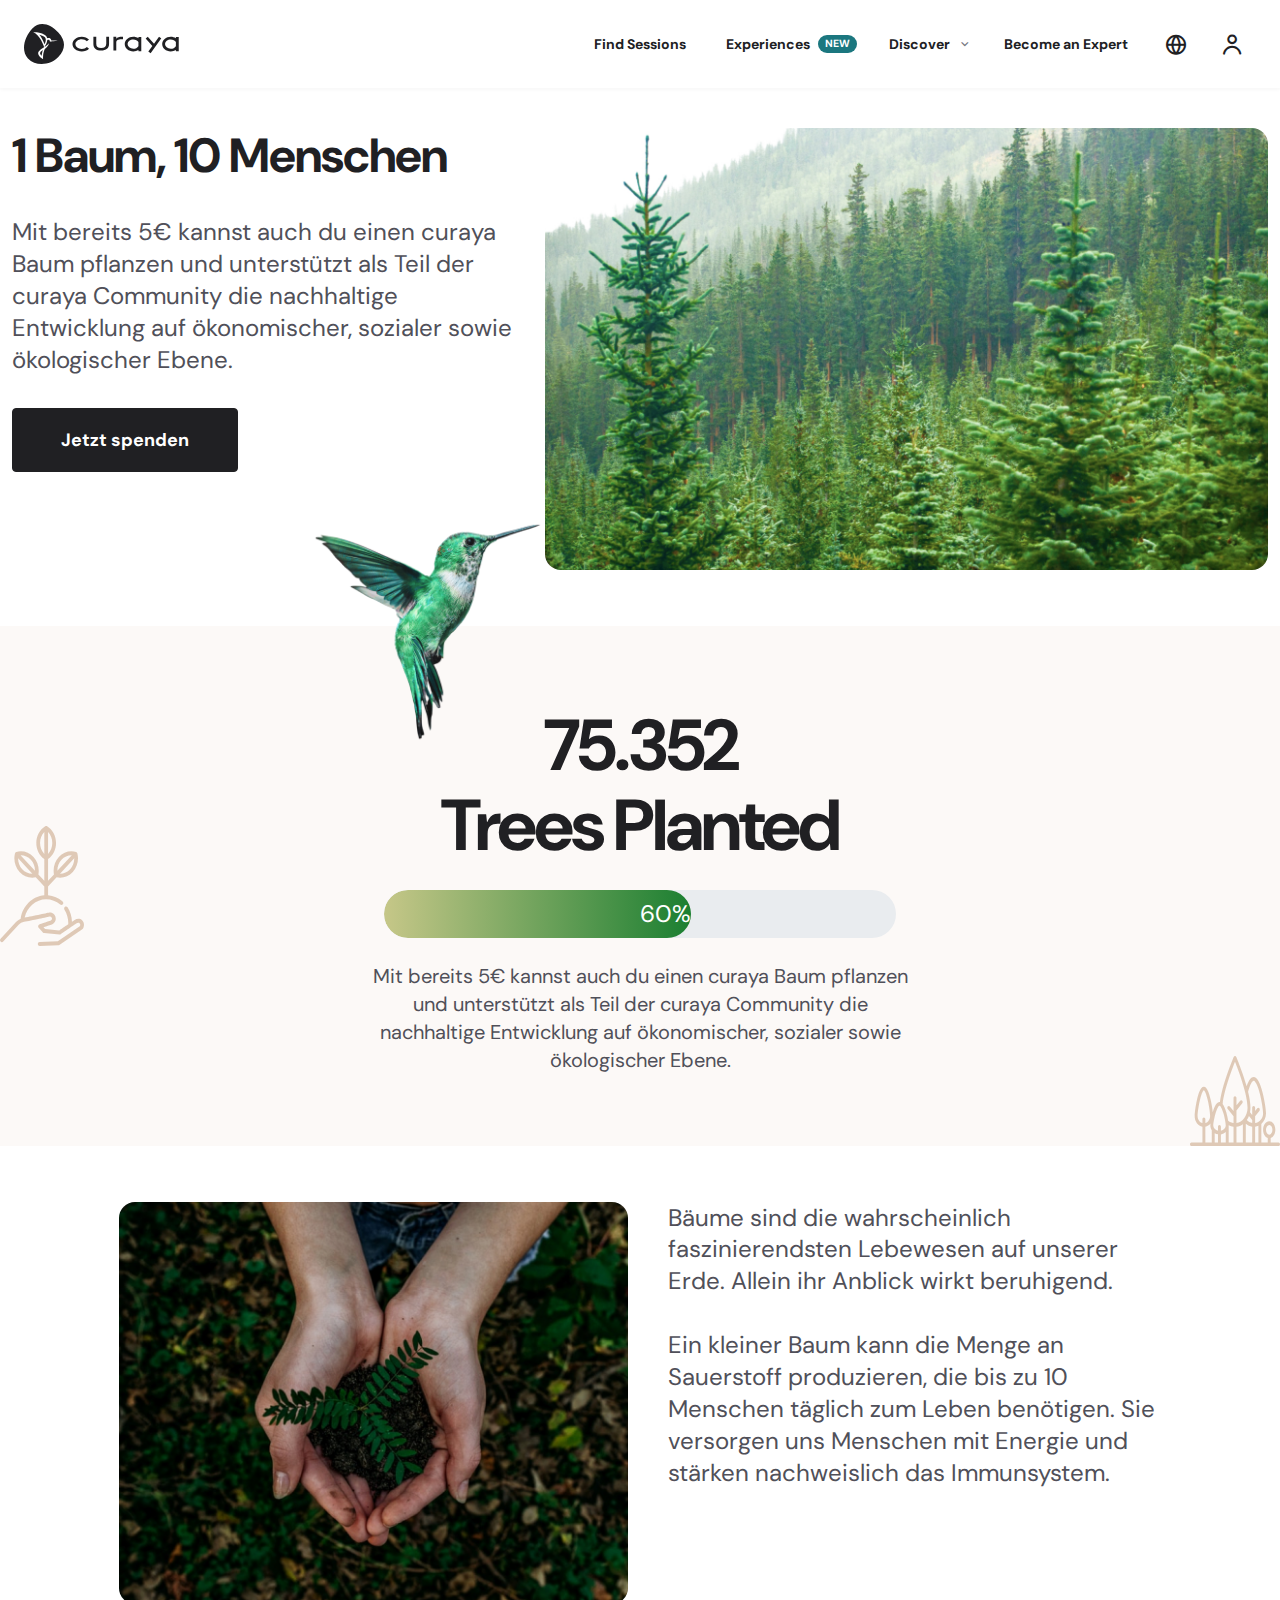
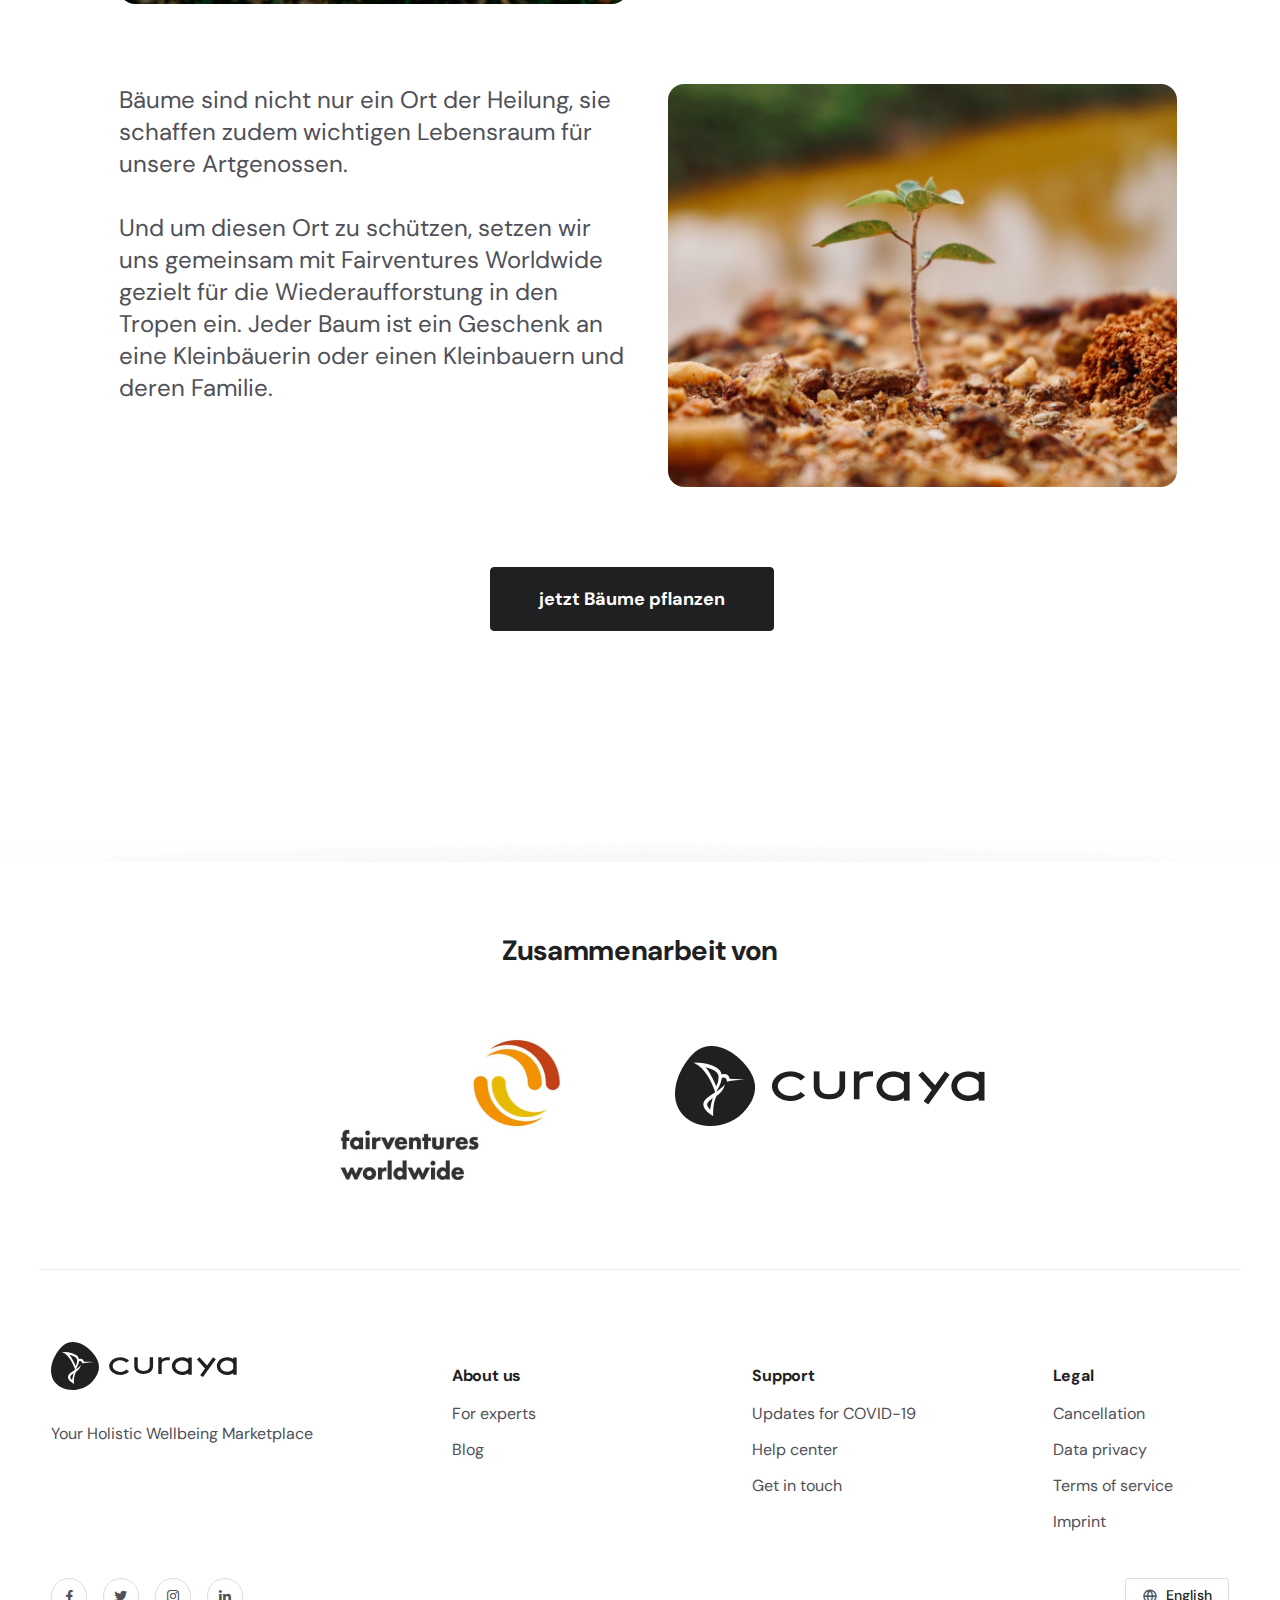
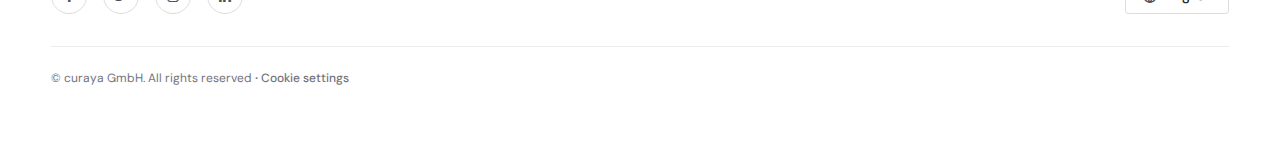
==== index.html @ d0028bb6 "some naming corrected" ====
<!DOCTYPE html>
<!-- saved from url=(0021)https://mycuraya.com/ -->
<html translate="no" language="de">

<head>
  <meta http-equiv="Content-Type" content="text/html; charset=UTF-8">
  <meta name="viewport" content="width=device-width,initial-scale=1">
  <meta name="google" content="notranslate">
  <meta http-equiv="Pragma" content="no-cache">
  <meta http-equiv="Cache-Control" content="no-cache, no-store, must-revalidate">
  <meta http-equiv="Expires" content="0">
  <title>Curaya</title>

  <link href="./curaya_files/main.css" rel="stylesheet">
  <link rel="stylesheet" type="text/css" href="./curaya_files/4569.css">
  <link rel="stylesheet" type="text/css" href="./curaya_files/6224.css">
  <link rel="stylesheet" type="text/css" href="./curaya_files/2217.css">
  <link rel="stylesheet" type="text/css" href="./curaya_files/871.css">

  <!-- Begin: Custom CSS-->
  <link rel="stylesheet" type="text/css" href="./styles/donation.css">
  <!-- End: Custom CSS-->

  <!-- <script defer="defer" src="./curaya_files/main.bundle.44432a97b5168b539e73.js" type="text/javascript"></script> -->
  <!-- <script async="" src="./curaya_files/modules.842d4c8f486a0abe4e43.js" charset="utf-8"></script> -->
</head>
<body cz-shortcut-listen="true" class="body-homepage"><noscript><iframe src="https://www.googletagmanager.com/ns.html?id=GTM-KDRRPXH" height="0" width="0" style="display:none;visibility:hidden"></iframe></noscript>
  <div id="root">
    <header class="cu-header">
      <div class="cu-header-container"><span class="cu-logo-container"><a class="logo" href="https://mycuraya.com/"><img src="./curaya_files/logo.svg" alt="Curaya" class="logo-desktop"><img src="./curaya_files/icon.svg" alt="Curaya" class="logo-mobile"></a></span><span class="cu-nav-container"><button type="button" class="cu-collapse-button"></button>
          <nav class="cu-navbar">
            <ul class="cu-navbar-nav">
              <li class="cu-nav-item cu-nav-item-become-menu"><a class="cu-nav-link cu-nav-link-become-menu" aria-current="page" href="https://mycuraya.com/browse"><span>Find Sessions</span></a></li>
              <li class="cu-nav-item cu-nav-item-experiences-menu"><a class="cu-nav-link cu-nav-link-experiences-menu" aria-current="page" href="https://mycuraya.com/experiences"><span>Experiences</span><em class="badge">New</em></a></li>
              <li class="cu-nav-item dropdown cu-nav-item-discover-menu"><a href="https://mycuraya.com/" id="discoverMenu" class="cu-nav-link cu-nav-link-discover-menu" role="button" data-toggle="dropdown" aria-expanded="false"><span>Discover</span><i class="icon-chevron-down"></i></a>
                <ul aria-labelledby="discoverMenu" class="dropdown-menu box-dropdown dropdown-menu-end dropdown-menu-discover-menu">
                  <li><a class="dropdown-item" title="Keep me updated" href="https://mycuraya.com/keepmeupdated">
                      <div><span>Keep me updated</span></div>
                    </a></li>
                  <li><a class="dropdown-item" title="For experts" href="https://mycuraya.com/for-experts">
                      <div><span>For experts</span></div>
                    </a></li>
                  <li><a class="dropdown-item" href="https://blog.mycuraya.com/" target="_blank" title="Blog">
                      <div><span>Blog</span></div>
                    </a></li>
                  <li><a class="dropdown-item" href="https://help.mycuraya.com/" target="_blank" title="Help center">
                      <div><span>Help center</span></div>
                    </a></li>
                </ul>
              </li>
              <li class="cu-nav-item cu-nav-item-become-menu"><a class="cu-nav-link cu-nav-link-become-menu" aria-current="page" href="https://mycuraya.com/for-experts"><span>Become an Expert</span></a></li>
              <li class="cu-nav-item dropdown cu-nav-item-language-menu"><a href="https://mycuraya.com/" id="languageMenu" class="cu-nav-link cu-nav-link-language-menu" role="button" data-toggle="dropdown" aria-expanded="false"><i class="icon-globe"></i></a>
                <ul aria-labelledby="languageMenu" class="dropdown-menu box-dropdown dropdown-menu-end dropdown-menu-language-menu">
                  <li><a class="dropdown-item" title="Deutsch" href="https://mycuraya.com/">
                      <div><span>Deutsch</span></div>
                    </a></li>
                  <li><a class="dropdown-item active" title="English" href="https://mycuraya.com/">
                      <div><span>English</span></div>
                    </a></li>
                </ul>
              </li>
              <li class="cu-nav-item dropdown cu-nav-item-avatar-menu"><a href="https://mycuraya.com/" id="avatarMenu" class="cu-nav-link cu-nav-link-avatar-menu" role="button" data-toggle="dropdown" aria-expanded="false"><i class="icon-user-alt"></i></a>
                <ul aria-labelledby="avatarMenu" class="dropdown-menu box-dropdown dropdown-menu-end dropdown-menu-avatar-menu">
                  <li><a class="dropdown-item fw-bold text-dark" title="Log in" href="https://mycuraya.com/login">
                      <div><span>Log in</span></div>
                    </a></li>
                  <li><a class="dropdown-item fw-bold text-dark" title="Sign up" href="https://mycuraya.com/register">
                      <div><span>Sign up</span></div>
                    </a></li>
                  <li>
                    <hr class="dropdown-divider">
                  </li>
                  <li><a class="dropdown-item" href="https://help.mycuraya.com/" title="Help">
                      <div><span>Help</span></div>
                    </a></li>
                </ul>
              </li>
            </ul>
          </nav>
        </span>
        <div class="modal-backdrop"></div>
      </div>
    </header>
    <main class="main">

      <!-- BEGIN: MAIN CONTENT -->
      <main class="donation-content">

        <section class="section-hero">
          <div class="container container-xxl ">
            <div class="row">
              <div class=" col-xl-5 col-lg-6 section-hero-content col-sm-7">
                <h1 class="display-3">1 Baum, 10 Menschen</h1>
                <p class="text-xl">Mit bereits 5€ kannst auch du einen curaya Baum pflanzen und unterstützt als Teil der
                  curaya Community die nachhaltige Entwicklung auf ökonomischer, sozialer sowie ökologischer Ebene.</p>
                <span><a href="#" class="btn btn-dark btn-xl btn-hover-y">Jetzt spenden</a></span>
                </div>
              <div class="col-xl-7 col-lg-6 col-sm-7 hero-image-container">             
                <figure>
                  <img class="d-none d-lg-block" src="./images/donation_hero_image.jpg" srcset="./images/donation_hero_image@2x.jpg" alt="pine forest" 
                  style="max-width: 100%;border-radius:1rem;">
                
                  <img src="./images/humming_bird.png" srcset="./images/humming_bird@2x.png" alt="bird">
                </figure>                
              </div>
            </div>
          </div>
        </section>
        <section class="section-progress">
          <div class="container container-xxl">
            <div class="section-progress-content">
              <h3 class="display-1">75.352<br>
                Trees Planted</h3>
              <div class="progress">
                <div class="progress-bar" role="progressbar" style="width: 60%" aria-valuenow="60" aria-valuemin="0"
                  aria-valuemax="100">
                  <div class="progress-percantage text-xl col-lg-12">60%</div>
                </div>
              </div>
              <div>
                <p class="text-lg">Mit bereits 5€ kannst auch du einen curaya Baum pflanzen und unterstützt als Teil der
                  curaya Community die nachhaltige Entwicklung auf ökonomischer, sozialer sowie ökologischer Ebene.</p>
              </div>      
            </div>
            <span class="position-absolute top-50 start-0 translate-middle-y d-none d-md-block">
              <img src="./images//decor-1.svg" alt="treelet">
            </span>
            <span class="position-absolute bottom-0 end-0">
              <img src="./images//decor-2.svg" alt="small forest">
            </span>
          </div>
        </section>
        <section class="section-content">
          <div class="container container-xxl">
            <div class="row">
              <div class="offset-lg-1 col-lg-5 col-sm-6 section-content-image">
                <img src="./images/donation_content_1.jpg" srcset="./images/donation_content_1@2x.jpg" alt="treelet">
              </div>
              <div class="col-lg-5 col-sm-5 section-content-definion veritical-align-center">
                <p class="text-xl ">Bäume sind die wahrscheinlich faszinierendsten Lebewesen auf unserer Erde.
                  Allein ihr Anblick wirkt beruhigend.<br><br>Ein kleiner Baum kann die Menge an Sauerstoff produzieren, die
                  bis zu 10 Menschen
                  täglich zum Leben benötigen. Sie versorgen uns Menschen mit Energie und stärken nachweislich das
                  Immunsystem.
                </p>
              </div>
            </div>
            <div class="row">
              <div class="offset-lg-1 col-lg-5 col-sm-5 section-content-definion">
                <p class="text-xl">Bäume sind nicht nur ein Ort der Heilung, sie schaffen zudem wichtigen Lebensraum für
                  unsere
                  Artgenossen.<br><br>Und um diesen Ort zu schützen, setzen wir uns gemeinsam mit Fairventures Worldwide
                  gezielt für
                  die Wiederaufforstung in den Tropen ein.
                  Jeder Baum ist ein Geschenk an eine Kleinbäuerin oder einen Kleinbauern und deren Familie.
                </p>
              </div>
              <div class="col-lg-5 col-sm-6 section-content-image">
                <img src="./images/donation_content_2.jpg" srcset="./images/donation_content_2@2x.jpg" alt="treelet">
              </div>
            </div>
            <div class="row">
              <div class="col">
                <a href="#" class="btn btn-dark btn-xl btn-hover-y">jetzt Bäume pflanzen</a>
              </div>
            </div>
          </div>
        </section>
        <div class="divider">
          <img src="./images/divider2x.png" alt="">
        </div>
        <section class="section-sponsors">
          <div class="container">
            <h2 class="text-center">Zusammenarbeit von</h2>
            <div class="row">
              <div class="col-6 offset-lg-2 col-lg-4 d-flex justify-content-center align-items-center mt-5">
                <img src="./images/fairventures.png" alt="fairventures logo">
              </div>
              <div class="col-6 col-lg-4 d-flex justify-content-center align-items-center">
                <img src="./images/curaya.png" alt="curaya logo">
              </div>
            </div>
          </div>
          </div>
        </section>
        <!-- end: hero -->
      </main>
      <!-- END: MAIN CONTENT -->

      <footer class="main-footer">
        <div class="desktop">
          <div class="container-xxxl cu-container-px">
            <div class="row">
              <div class="col-lg-4 left"><img src="./curaya_files/logo.svg" alt="Curaya">
                <p>Your Holistic Wellbeing Marketplace</p>
              </div>
              <div class="col-lg-3 right">
                <ul>
                  <li class="label"><strong>About us</strong></li>
                  <li><a title="For experts" href="https://mycuraya.com/for-experts">For experts</a></li>
                  <li><a href="https://blog.mycuraya.com/" target="_blank" title="Blog">Blog</a></li>
                </ul>
              </div>
              <div class="col-lg-3 right">
                <ul>
                  <li class="label"><strong>Support</strong></li>
                  <li><a href="https://blog.mycuraya.com/post/updates-zu-covid-19" target="_blank" title="Updates for COVID-19">Updates for COVID-19</a></li>
                  <li><a href="https://help.mycuraya.com/" target="_blank" title="Help center">Help center</a></li>
                  <li><a href="mailto:hello@mycuraya.com" title="Get in touch">Get in touch</a></li>
                </ul>
              </div>
              <div class="col-lg-2 right">
                <ul>
                  <li class="label"><strong>Legal</strong></li>
                  <li><a title="Cancellation" href="https://mycuraya.com/terms-of-service#cancellation">Cancellation</a></li>
                  <li><a title="Data privacy" href="https://mycuraya.com/privacy">Data privacy</a></li>
                  <li><a title="Terms of service" href="https://mycuraya.com/terms-of-service">Terms of service</a></li>
                  <li><a title="Imprint" href="https://mycuraya.com/imprint">Imprint</a></li>
                </ul>
              </div>
            </div>
          </div>
        </div>
        <div class="mobile">
          <div class="left"><img src="./curaya_files/logo.svg" alt="Curaya">
            <p>Your Holistic Wellbeing Marketplace</p>
          </div>
          <div class="accordion accordion-flush" id="accordionFooterMenu">
            <div class="accordion-item">
              <h2 class="accordion-header" id="_100"><button class="accordion-button collapsed" type="button" data-bs-toggle="collapse" data-bs-target="#_100" aria-expanded="true" aria-controls="_100">About us</button></h2>
              <div id="_100" class="accordion-collapse collapse" aria-labelledby="_100" data-bs-parent="#accordionFooterMenu">
                <div id="_100-body" class="accordion-body">
                  <ul>
                    <li><a title="For experts" href="https://mycuraya.com/for-experts">For experts</a></li>
                    <li><a href="https://blog.mycuraya.com/" target="_blank" title="Blog">Blog</a></li>
                  </ul>
                </div>
              </div>
            </div>
            <div class="accordion-item">
              <h2 class="accordion-header" id="_200"><button class="accordion-button collapsed" type="button" data-bs-toggle="collapse" data-bs-target="#_200" aria-expanded="true" aria-controls="_200">Support</button></h2>
              <div id="_200" class="accordion-collapse collapse" aria-labelledby="_200" data-bs-parent="#accordionFooterMenu">
                <div id="_200-body" class="accordion-body">
                  <ul>
                    <li><a href="https://blog.mycuraya.com/post/updates-zu-covid-19" target="_blank" title="Updates for COVID-19">Updates for COVID-19</a></li>
                    <li><a href="https://help.mycuraya.com/" target="_blank" title="Help center">Help center</a></li>
                    <li><a href="mailto:hello@mycuraya.com" title="Get in touch">Get in touch</a></li>
                  </ul>
                </div>
              </div>
            </div>
            <div class="accordion-item">
              <h2 class="accordion-header" id="_300"><button class="accordion-button collapsed" type="button" data-bs-toggle="collapse" data-bs-target="#_300" aria-expanded="true" aria-controls="_300">Legal</button></h2>
              <div id="_300" class="accordion-collapse collapse" aria-labelledby="_300" data-bs-parent="#accordionFooterMenu">
                <div id="_300-body" class="accordion-body">
                  <ul>
                    <li><a title="Cancellation" href="https://mycuraya.com/terms-of-service#cancellation">Cancellation</a></li>
                    <li><a title="Data privacy" href="https://mycuraya.com/privacy">Data privacy</a></li>
                    <li><a title="Terms of service" href="https://mycuraya.com/terms-of-service">Terms of service</a></li>
                    <li><a title="Imprint" href="https://mycuraya.com/imprint">Imprint</a></li>
                  </ul>
                </div>
              </div>
            </div>
          </div>
        </div>
        <div class="container-xxxl cu-container-px">
          <div class="social-links">
            <div class="social-button"><a class="btn btn-outline-secondary btn-round btn-icon btn-sm" target="blank" rel="noopener" href="https://www.facebook.com/pages/category/Health---Wellness-Website/My-Curaya-104954991343163"><i class="icon-facebook-f"></i></a><a class="btn btn-outline-secondary btn-round btn-icon btn-sm" target="blank" rel="noopener" href="https://twitter.com/mycuraya"><i class="icon-twitter"></i></a><a class="btn btn-outline-secondary btn-round btn-icon btn-sm" target="blank" rel="noopener" href="https://www.instagram.com/mycuraya"><i class="icon-instagram"></i></a><a class="btn btn-outline-secondary btn-round btn-icon btn-sm" target="blank" rel="noopener" href="https://www.linkedin.com/company/curaya-gmbh"><i class="icon-linkedin"></i></a></div>
            <div class="language-button">
              <div class="language-container">
                <div class="button-group dropup" style="position: relative; display: inline-flex;"><button type="button" class="btn btn-sm btn-outline-secondary dropdown-toggle language-dd" data-bs-toggle="dropdown" data-bs-display="static" aria-expanded="false"><i class="icon-globe"></i><span class="language-item">English</span></button>
                  <ul class="dropdown-menu dropdown-menu-end">
                    <li><a class="dropdown-item" href="https://mycuraya.com/">Deutsch</a></li>
                    <li><a class="dropdown-item" href="https://mycuraya.com/">English</a></li>
                  </ul>
                </div>
              </div>
            </div>
          </div>
        </div>
        <div class="container-xxxl cu-container-px">
          <section class="copyright"><span>© curaya GmbH. All rights reserved</span><span><strong>&nbsp;·&nbsp;</strong><a href="https://mycuraya.com/">Cookie settings</a></span></section>
        </div>
      </footer>
    </main>
  </div>
</body>

</html>
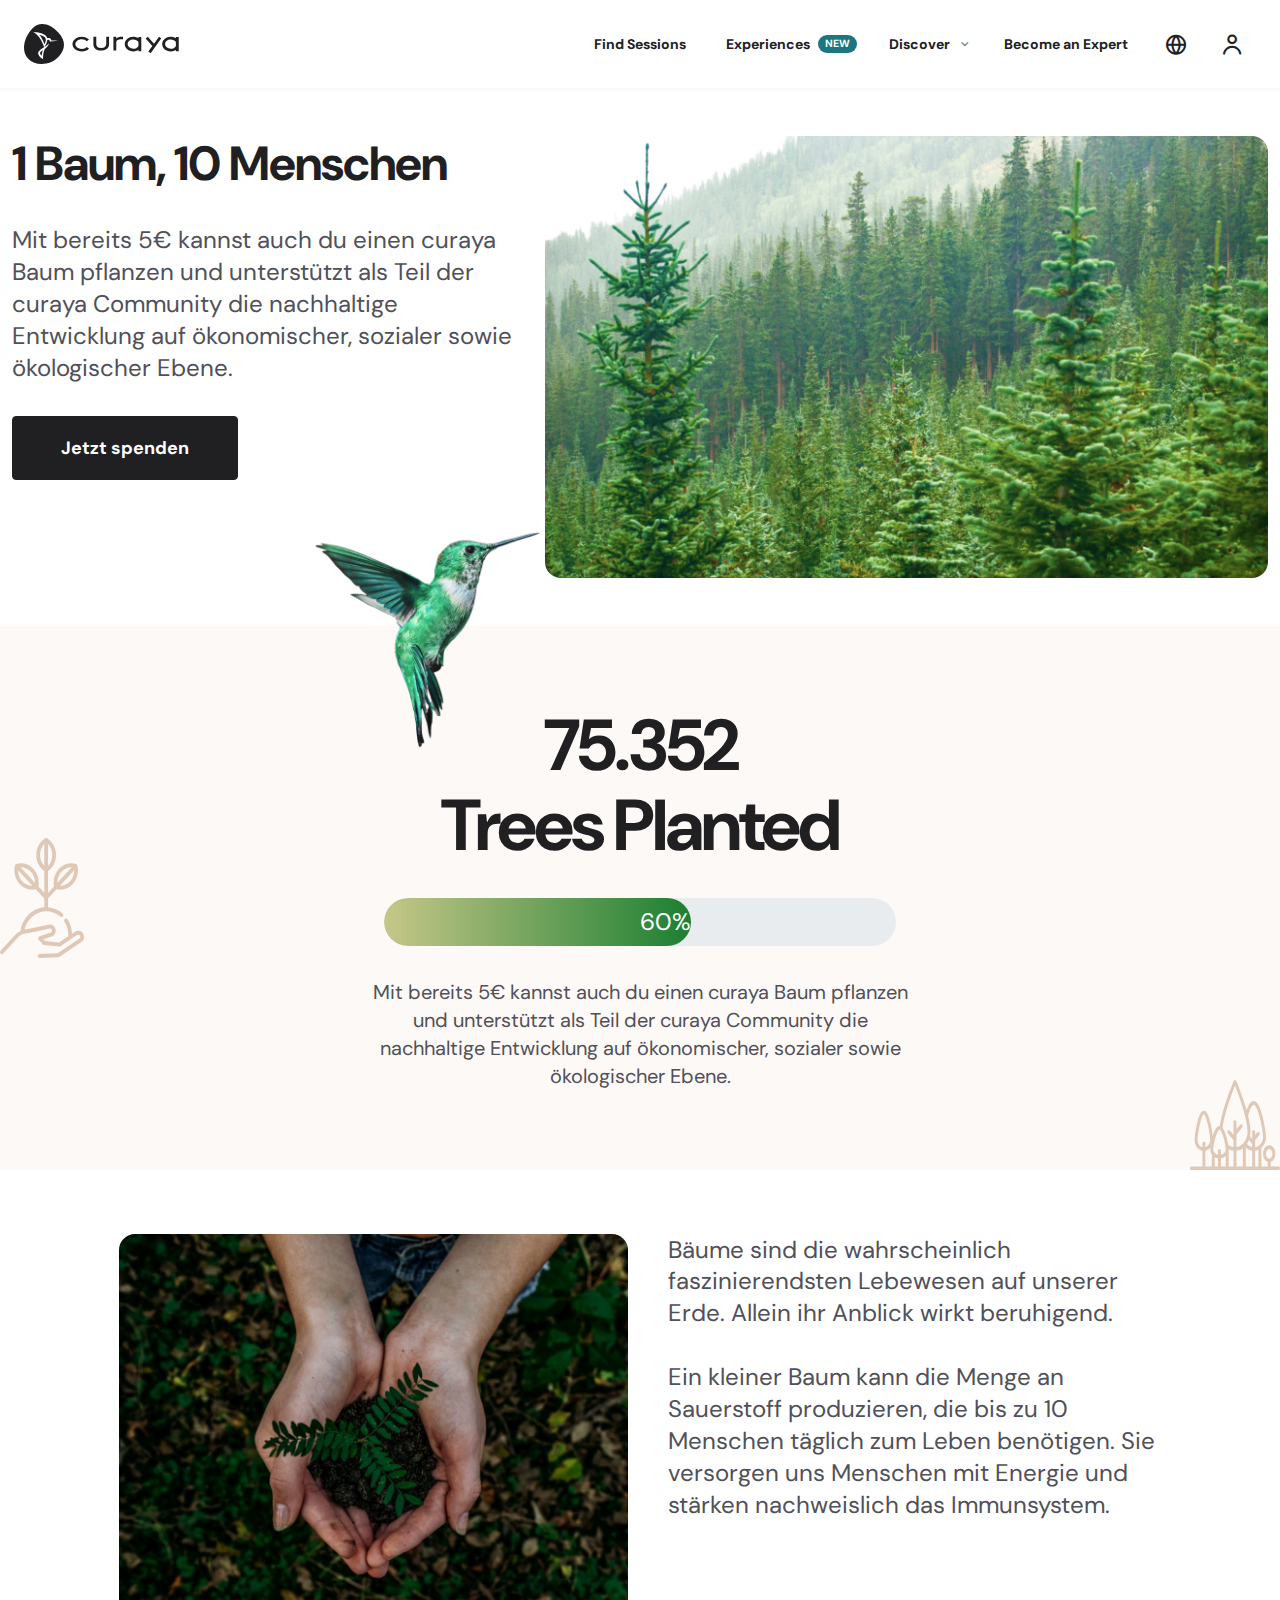
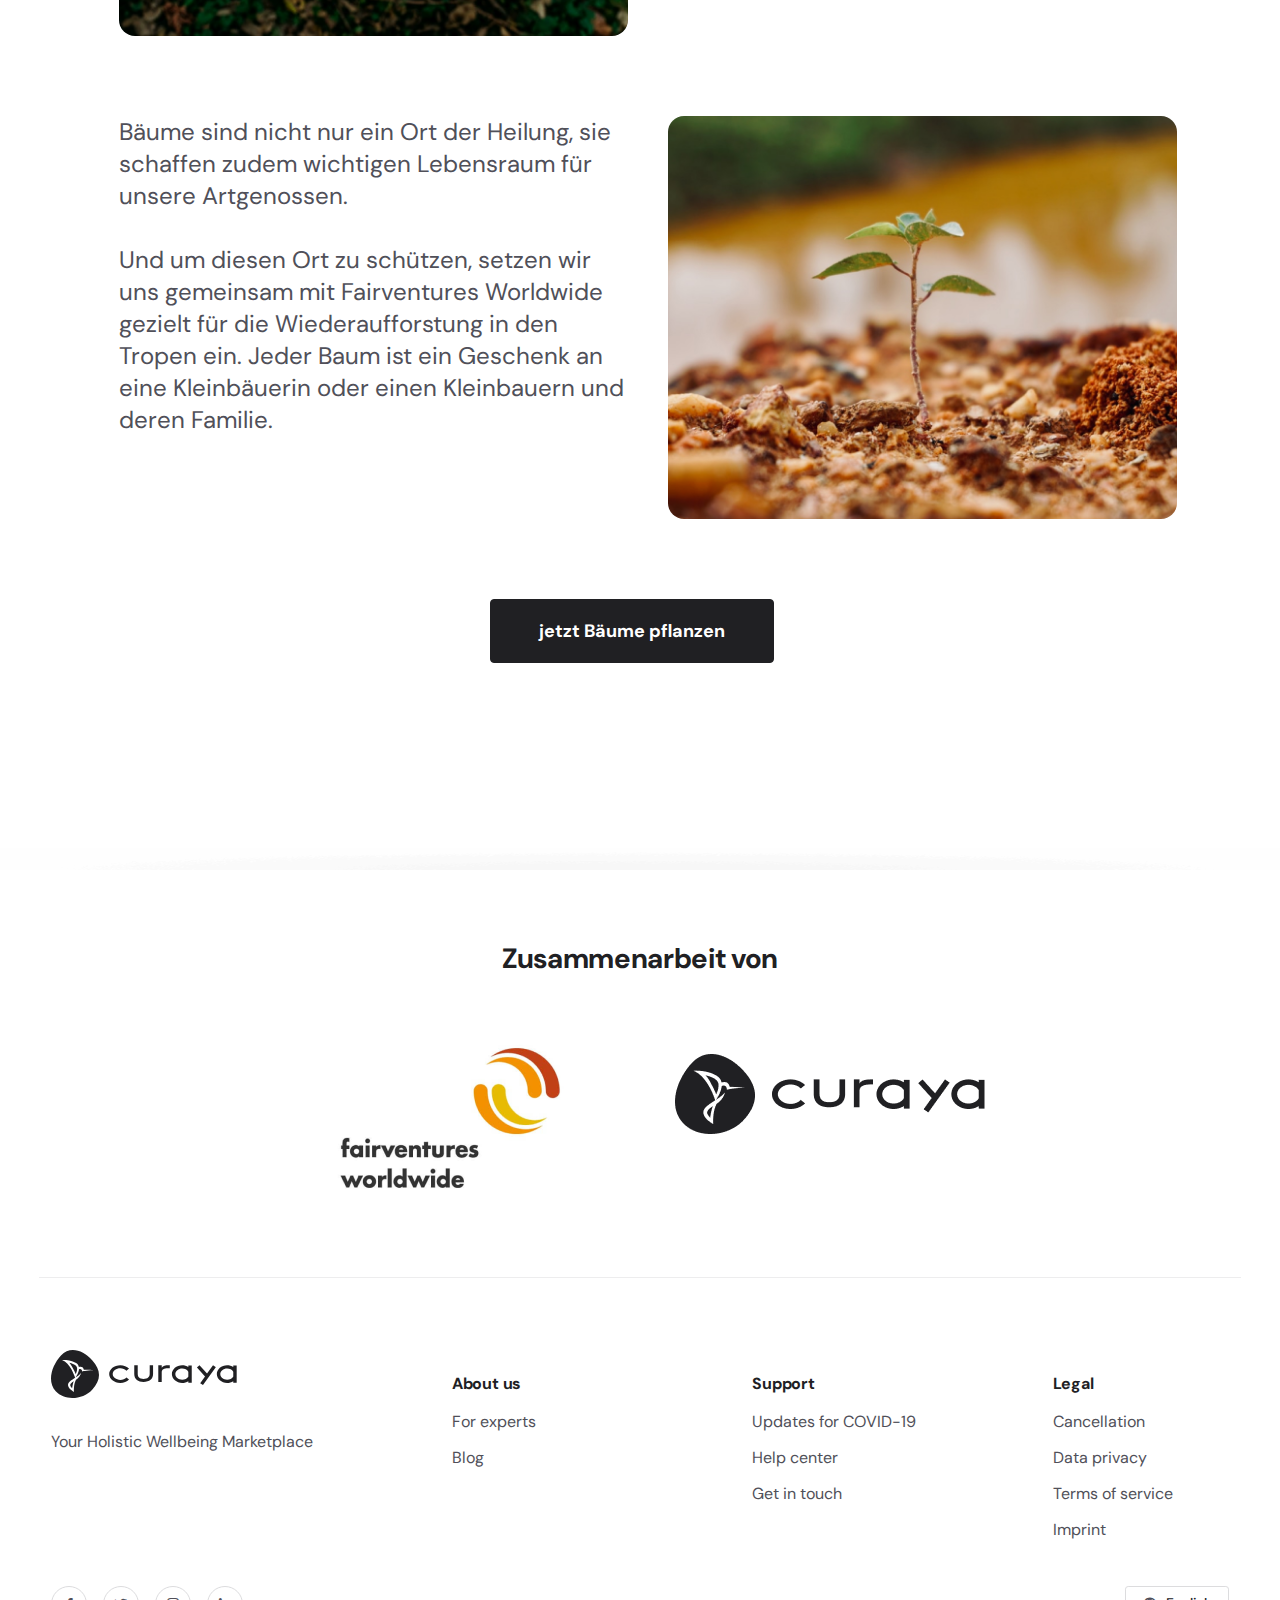
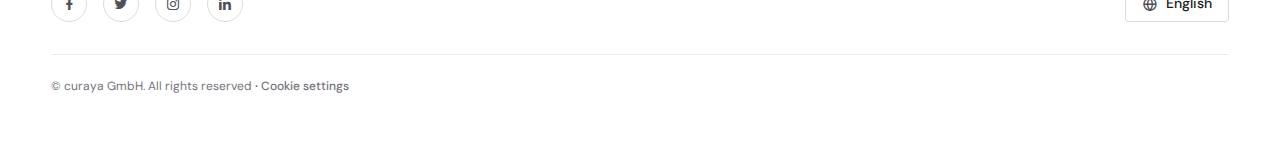
==== commit ea6f759c: "corrected text" ====
--- a/index.html
+++ b/index.html
@@ -136,8 +136,8 @@
               <div class="offset-lg-1 col-lg-5 col-sm-6 section-content-image">
                 <img src="./images/donation_content_1.jpg" srcset="./images/donation_content_1@2x.jpg" alt="treelet">
               </div>
-              <div class="col-lg-5 col-sm-5 section-content-definion veritical-align-center">
-                <p class="text-xl ">Bäume sind die wahrscheinlich faszinierendsten Lebewesen auf unserer Erde.
+              <div class="col-lg-5 col-sm-5 section-content-definion">
+                <p class="text-xl">Bäume sind die wahrscheinlich faszinierendsten Lebewesen auf unserer Erde.
                   Allein ihr Anblick wirkt beruhigend.<br><br>Ein kleiner Baum kann die Menge an Sauerstoff produzieren, die
                   bis zu 10 Menschen
                   täglich zum Leben benötigen. Sie versorgen uns Menschen mit Energie und stärken nachweislich das
--- a/styles/donation.css
+++ b/styles/donation.css
@@ -1,6 +1,6 @@
 .donation-content .section-hero>.container {
-    padding-top: 2.5rem;
-    padding-bottom: 3.5rem;
+    padding-top: 3rem;
+    padding-bottom: 3rem;
 }
 .section-hero-content>h1, .section-hero-content>p {
     margin-bottom: 2rem;
@@ -27,21 +27,21 @@
 }
 .section-progress .section-progress-content>h3 {
     margin-top: 2rem;
-    margin-bottom: 1.5rem;
+    margin-bottom: 2rem;
 }
 .section-progress-content .progress, .section-progress-content p{
-    margin-bottom: 1.5rem;
+    margin-bottom: 2rem;
 }
 .progress {
     max-width: 32rem;
     width:100%;
     height: 3rem;
-    border-radius: 5.6rem;
+    border-radius: 5rem;
     margin-left: auto;
     margin-right: auto;
 }
 .progress .progress-bar {
-    border-radius: 5.6rem;
+    border-radius: 5rem;
     background: linear-gradient(90deg, rgb(198, 199, 136) 0%, rgb(27, 127, 49) 100%);
 }
 .progress-percantage {
@@ -54,8 +54,8 @@
     margin-right: auto;
 }
 .section-content>.container {
-    padding-top: 3.5rem;
-    padding-bottom: 3.5rem;
+    padding-top: 4rem;
+    padding-bottom: 2rem;
 }
 .section-content> .container .row:first-child,.section-content> .container .row:nth-child(2){
     margin-bottom: 5rem;
@@ -111,21 +111,17 @@
     .section-hero-content>h1 {
         margin-bottom: 1rem;
         color:rgb(255, 255, 255);
-        text-shadow: 1px 1px rgb(0 0 0 / 20%)
+        text-shadow: 1px 1px rgb(0 0 0 / 80%)
     }
     .section-hero-content>p{
-        text-shadow: 1px 1px rgb(0 0 0 / 20%);
+        text-shadow: 1px 1px rgb(0 0 0 / 80%);
     } 
     .section-hero> .container{
         padding-bottom: 2rem;
     }
     .hero-image-container figure img:last-child{
-        width: 55%;
         bottom:-14rem;
-        left:3rem;
-    }
-    .section-content> .container{
-        padding-bottom: 3rem;
+        left:-2rem;
     }
     .section-content>.container .row {
         justify-content: center;
@@ -140,6 +136,9 @@
 @media(max-width: 767.98px) {
     .section-content-definion .text-xl{
         font-size: 1rem;
+    }
+    .hero-image-container figure img:last-child{ 
+        width:65%;
     }
 }
 @media(max-width: 575.98px){ 
@@ -157,8 +156,27 @@
         margin-right:0;
     }
     .hero-image-container figure img:last-child{
-        bottom:-13rem;
-        width: 35%;
+        bottom:-12rem;
+        width: 40%;
+    }
+    .section-progress>.container {
+        padding-left: 2rem;
+        padding-right: 2rem;
+    }
+    .section-content> .container{
+        padding-bottom: 1rem;
+    }
+    .section-content .container .row:last-child {
+        margin-bottom: 0rem;
+    }
+    .section-content> .container .row:first-child,.section-content> .container .row:nth-child(2){
+        margin-bottom: 2rem;
+    }
+    .section-sponsors .container>.row>div{
+        padding-left: 0;
+    }
+    .section-sponsors .container>.row:last-child{
+        padding-right: 1rem;
     }
 }
 @media only screen and (max-width:480px) {
@@ -169,6 +187,7 @@
         font-size: 0.875rem;
     }
     .hero-image-container figure img:last-child{
-        bottom:-10rem;
+        bottom:-11rem;
+        width:45%;
     }
 }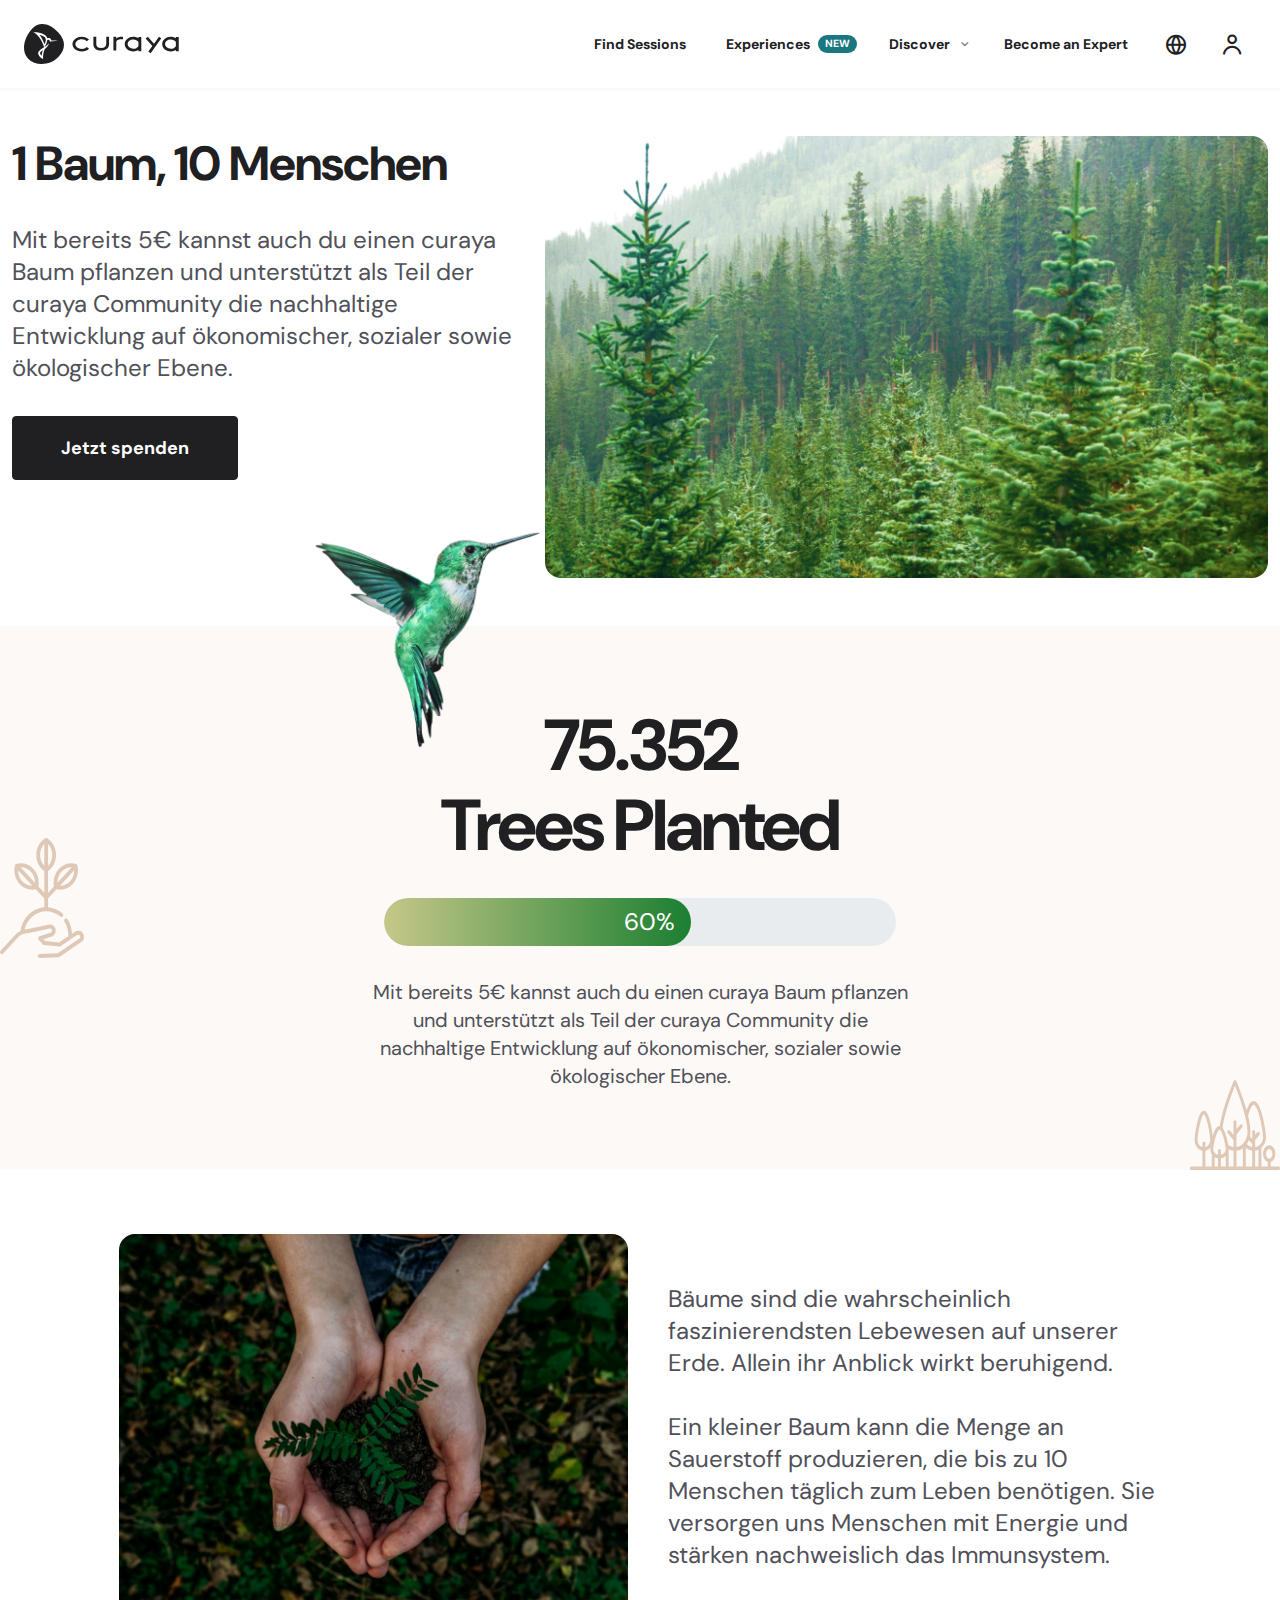
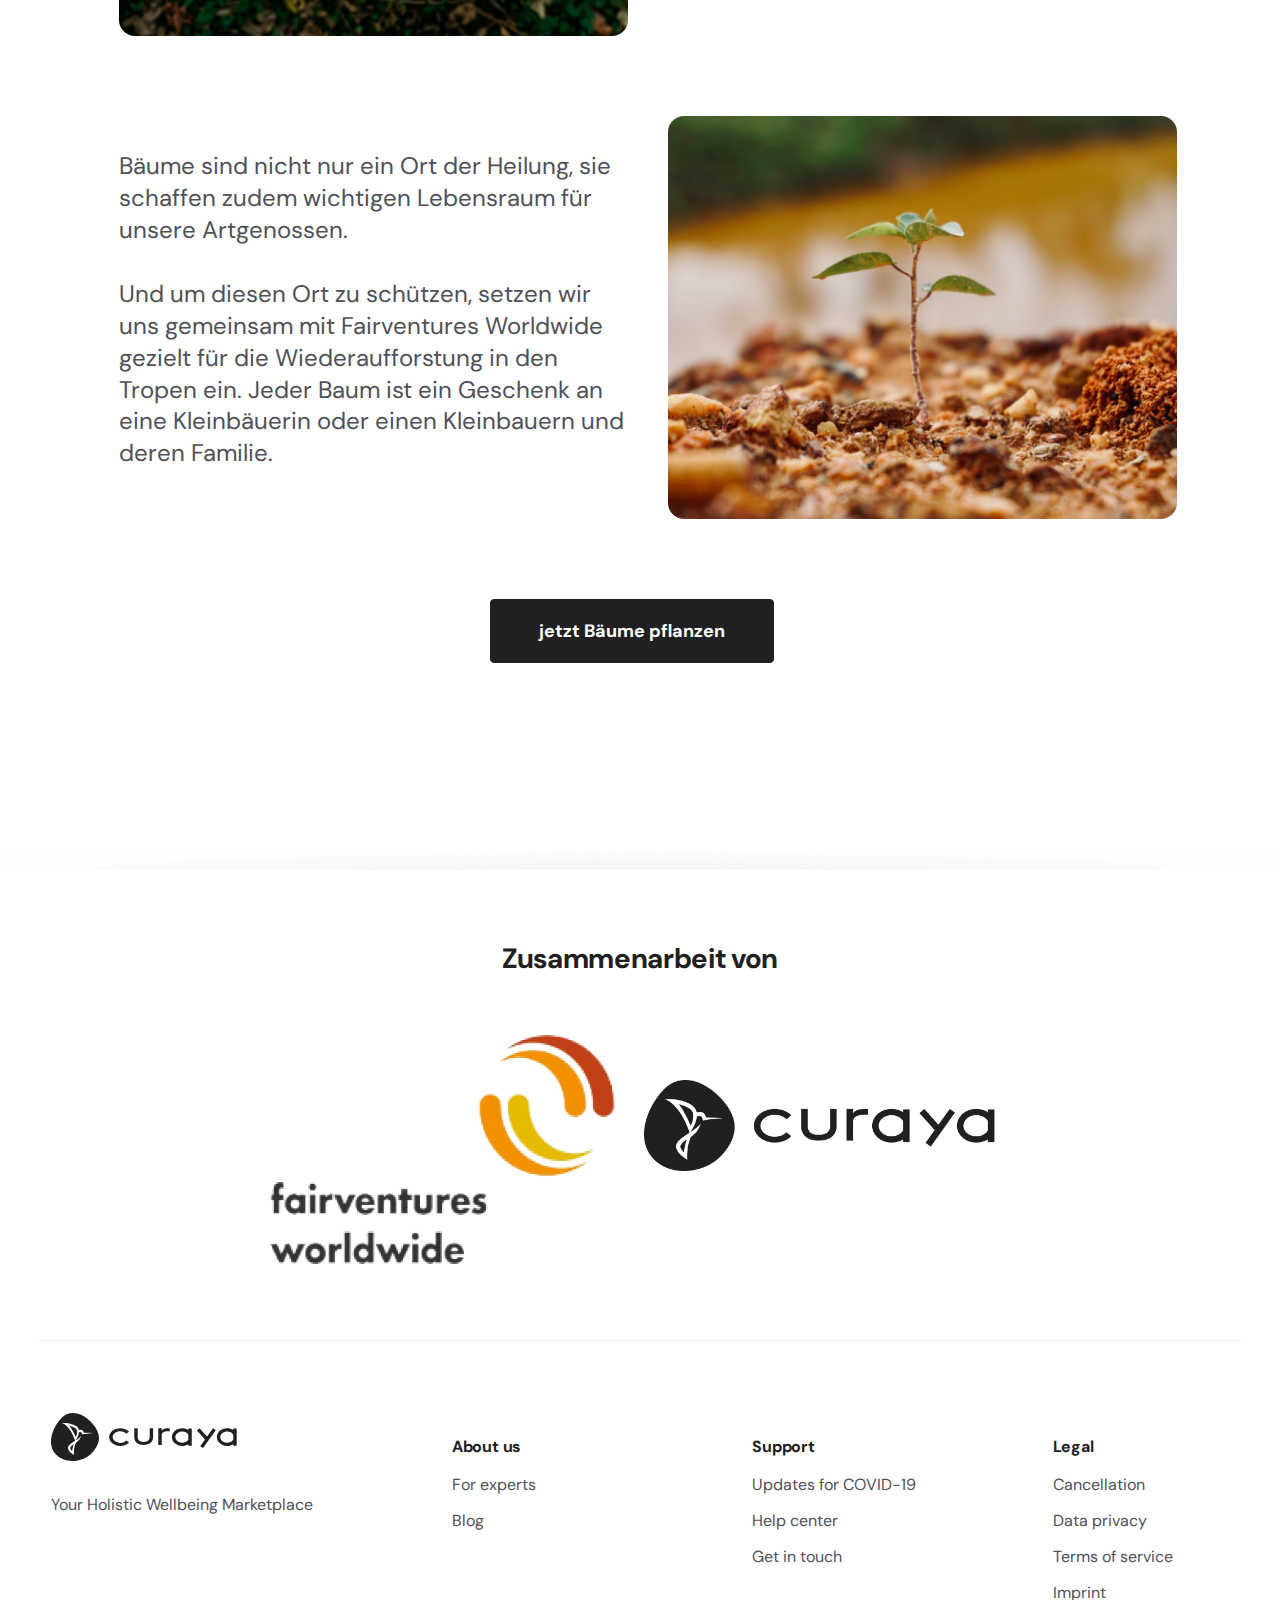
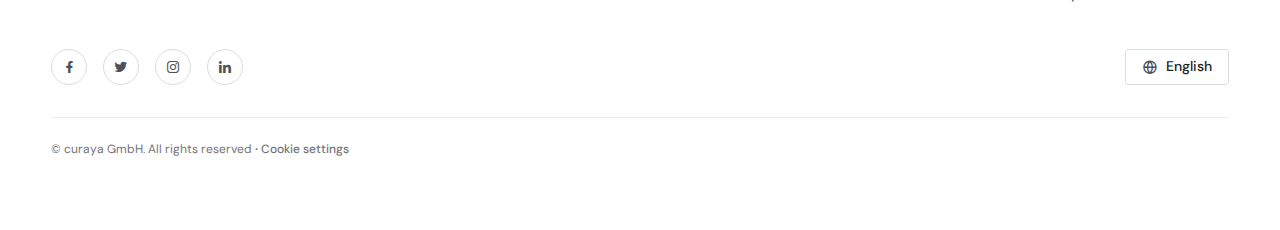
==== commit cd8cb7a5: "error fixed" ====
--- a/index.html
+++ b/index.html
@@ -174,10 +174,10 @@
             <h2 class="text-center">Zusammenarbeit von</h2>
             <div class="row">
               <div class="col-6 offset-lg-2 col-lg-4 d-flex justify-content-center align-items-center mt-5">
-                <img src="./images/fairventures.png" alt="fairventures logo">
+                <img src="./images/fairventures.png" srcset="./images/fairventures@2x.png" alt="fairventures logo">
               </div>
               <div class="col-6 col-lg-4 d-flex justify-content-center align-items-center">
-                <img src="./images/curaya.png" alt="curaya logo">
+                <img src="./images/curaya.png" srcset="./images/curaya@2x.png" alt="curaya logo">
               </div>
             </div>
           </div>
--- a/styles/donation.css
+++ b/styles/donation.css
@@ -47,6 +47,7 @@
 .progress-percantage {
     position: relative;
     text-align: end;
+    padding-right: 1rem;
 }
 .section-progress-content p{
     max-width: 34rem;
@@ -74,6 +75,13 @@
     text-align: center;
     margin-bottom: 5rem;
 }
+.section-content-definion{
+    margin-top: auto;
+    margin-bottom: auto;
+}
+.section-sponsors .row{
+    padding-right: 1rem;
+}
 .section-sponsors .container img{
     max-width: 100%;
 }
@@ -84,22 +92,16 @@
 }
 @media (max-width:991.98px) {
     .section-hero{
-        display:inline-block;
-        position:relative;
-
-        background-image: url("/images/donation_hero_image.jpg");
+        position:relative;      
+        background-image: 
+        linear-gradient(
+          rgba(0, 0, 0, 0.4),
+          rgba(0, 0, 0, 0.4)
+        ),
+        url("/images/donation_hero_image.jpg");
         background-size: cover;
         object-fit: cover;
     }
-    .section-hero::after{
-        content:'';
-        position:absolute;
-        background:rgba(0,0,0,.1);
-        left:0;
-        top:0;
-        right:0;
-        bottom:0;
-    }   
     .section-hero > .container{    
         text-align: center;
         color: rgb(255, 255, 255);
@@ -111,10 +113,10 @@
     .section-hero-content>h1 {
         margin-bottom: 1rem;
         color:rgb(255, 255, 255);
-        text-shadow: 1px 1px rgb(0 0 0 / 80%)
+        text-shadow: 1px 1px rgb(0 0 0 / 20%)
     }
     .section-hero-content>p{
-        text-shadow: 1px 1px rgb(0 0 0 / 80%);
+        text-shadow: 1px 1px rgb(0 0 0 / 20%);
     } 
     .section-hero> .container{
         padding-bottom: 2rem;
@@ -142,6 +144,15 @@
     }
 }
 @media(max-width: 575.98px){ 
+    .section-hero{
+        background-image: 
+        linear-gradient(
+          rgba(0, 0, 0, 0.1),
+          rgba(0, 0, 0, 0.2)
+        ),
+        url("/images/donation_hero_image.jpg");
+        padding-top: 3rem;
+    }
     .section-content>.container div:nth-child(2) {
         display: flex;
         flex-direction: column-reverse;
@@ -175,8 +186,11 @@
     .section-sponsors .container>.row>div{
         padding-left: 0;
     }
-    .section-sponsors .container>.row:last-child{
-        padding-right: 1rem;
+    .section-sponsors .container> .row>div{
+        padding-left: 3%;
+    }
+    .section-sponsors .container>.row div:last-child{
+        padding-right: .5%;
     }
 }
 @media only screen and (max-width:480px) {
@@ -190,4 +204,7 @@
         bottom:-11rem;
         width:45%;
     }
+    .section-sponsors .row div:last-child{
+        padding-top: 1%;
+    }
 }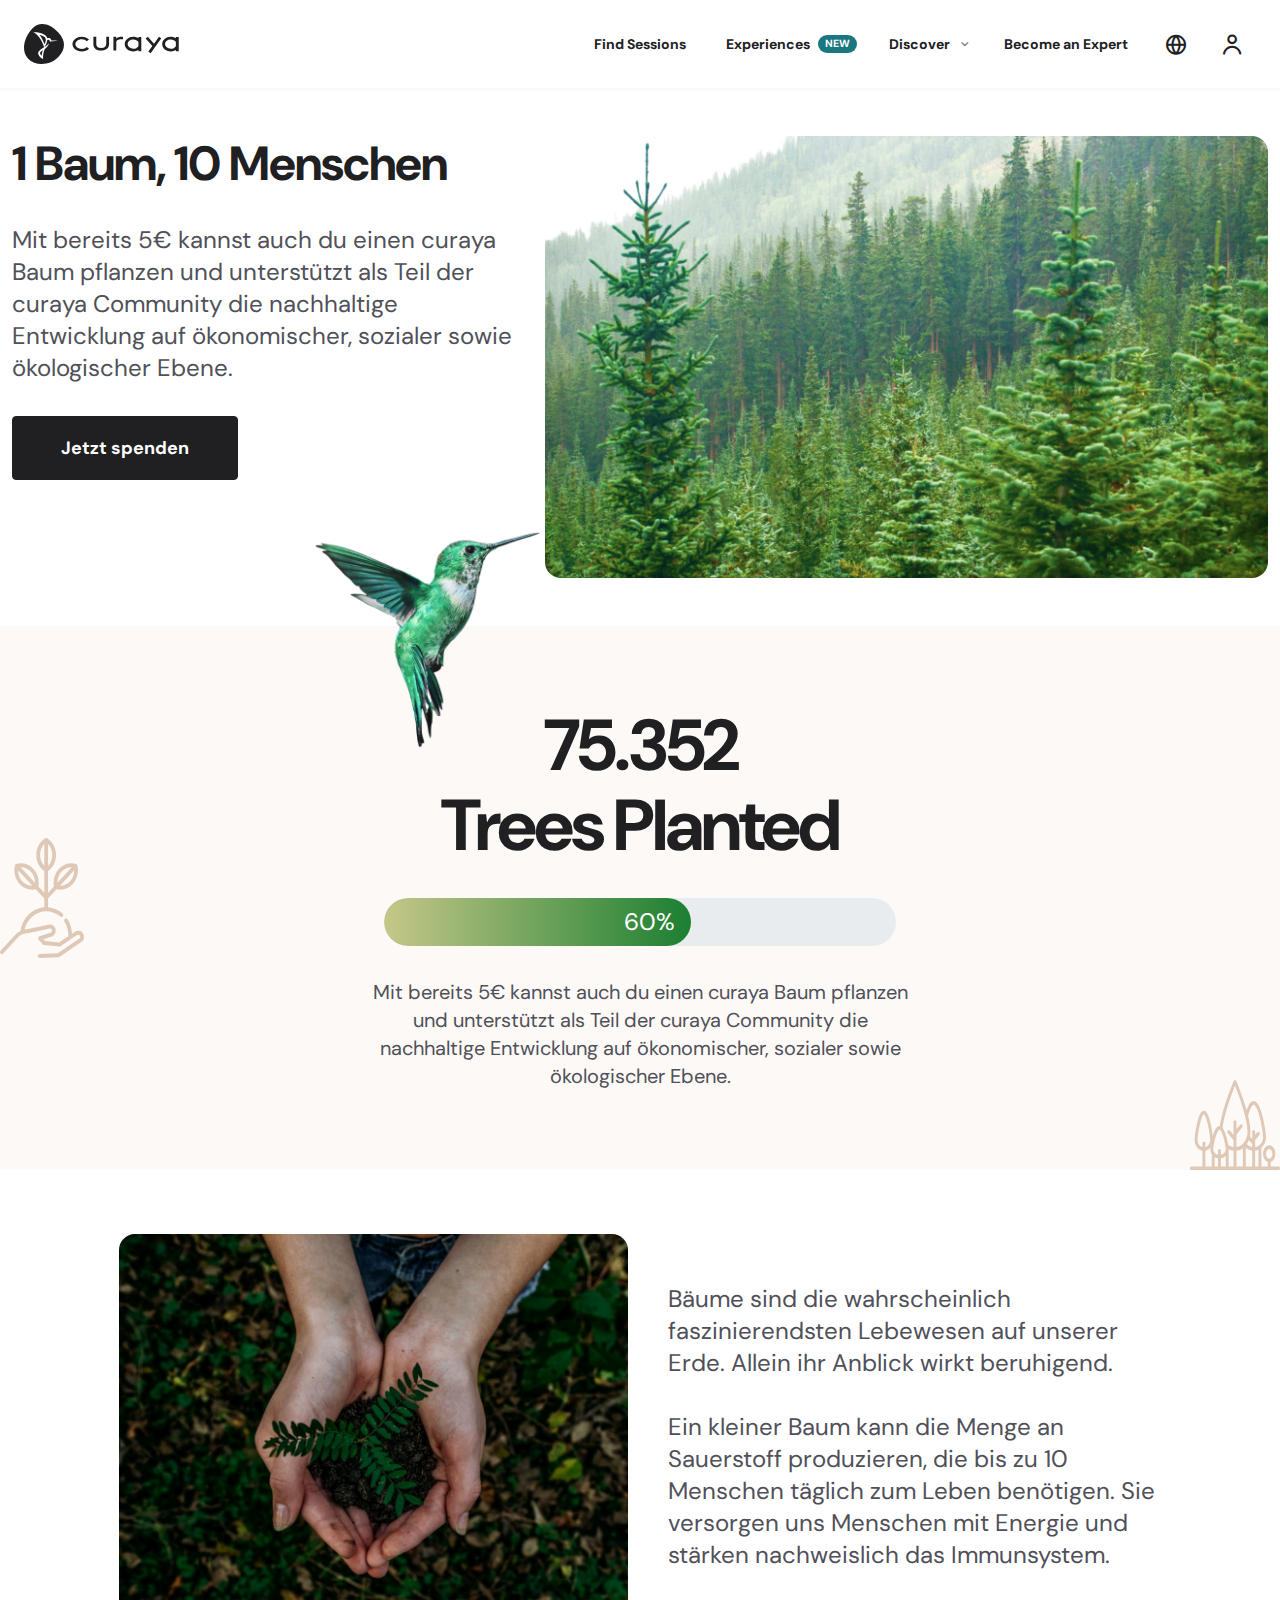
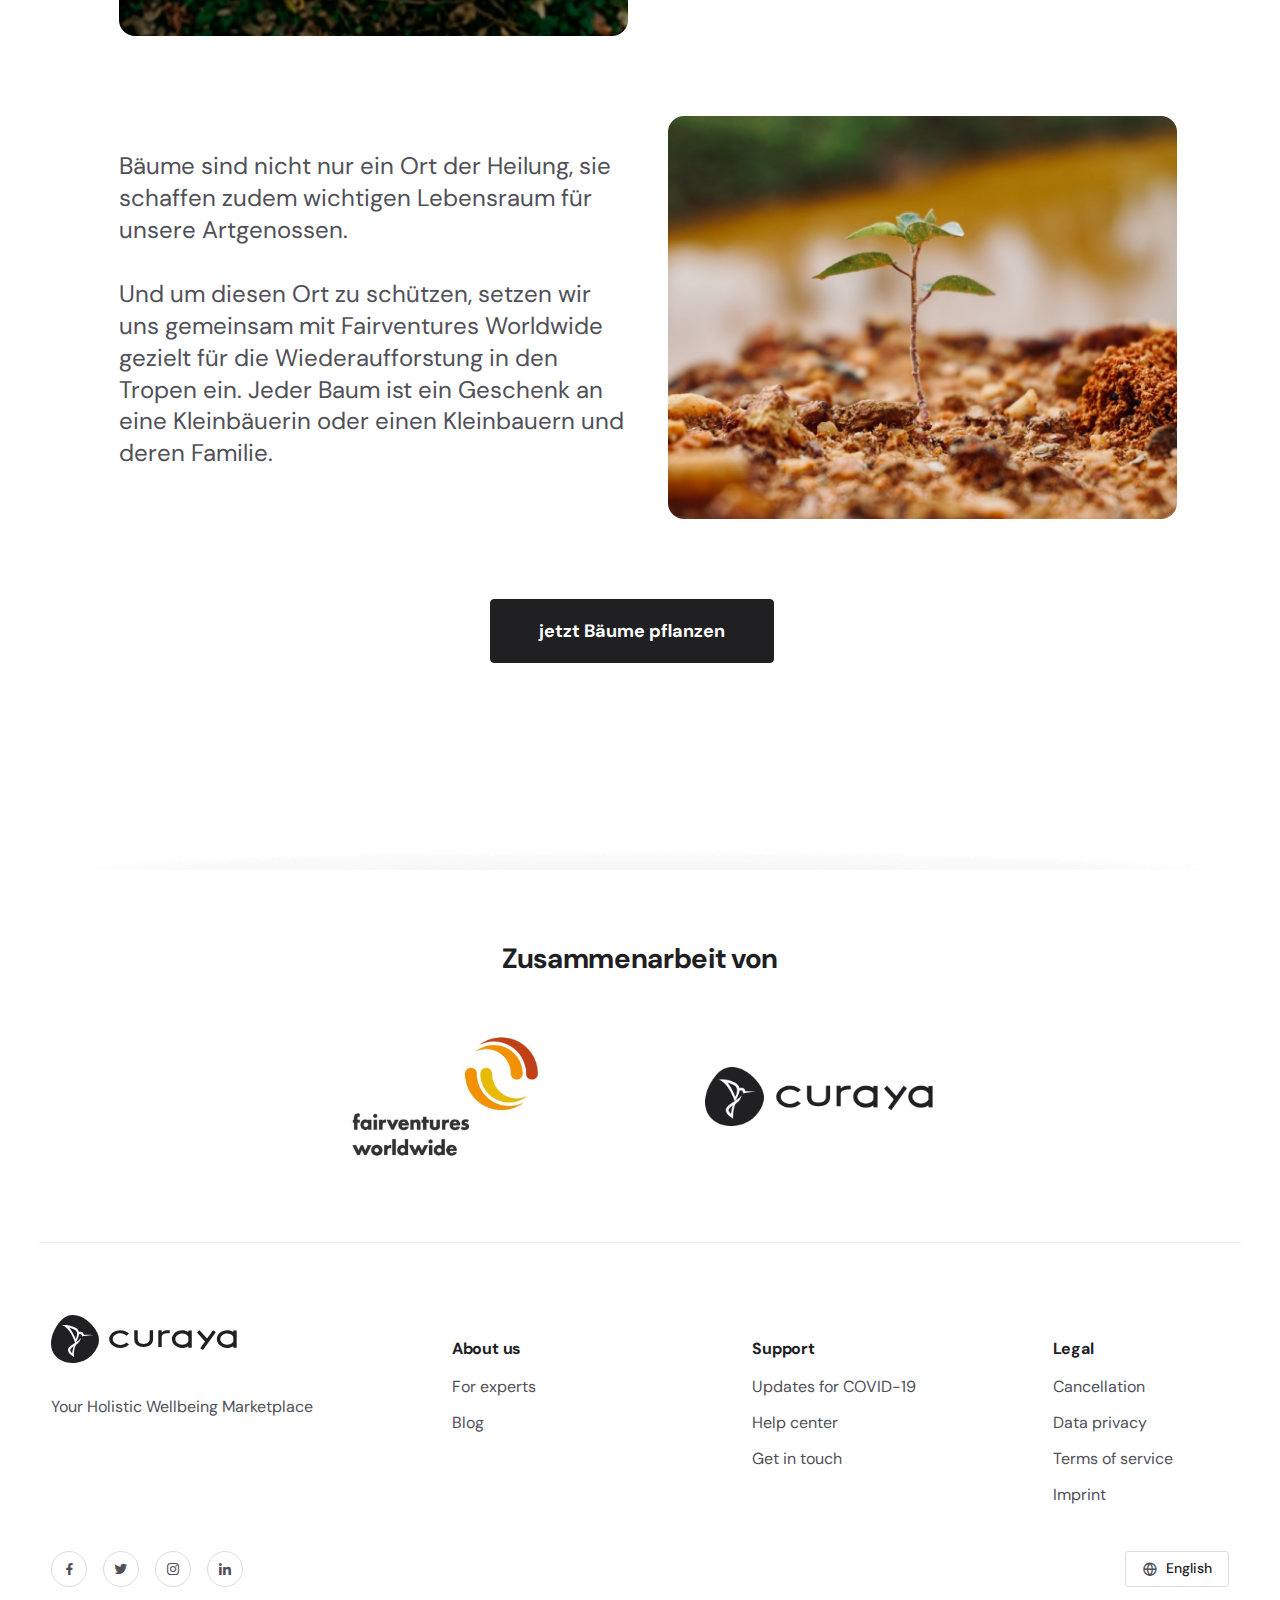
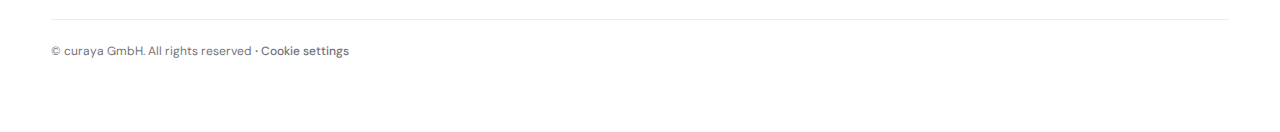
==== commit 8870c143: "minor adjustments" ====
--- a/index.html
+++ b/index.html
@@ -89,13 +89,13 @@
         <section class="section-hero">
           <div class="container container-xxl ">
             <div class="row">
-              <div class=" col-xl-5 col-lg-6 section-hero-content col-sm-7">
+              <div class=" col-xl-5 col-lg-6 section-hero-content">
                 <h1 class="display-3">1 Baum, 10 Menschen</h1>
                 <p class="text-xl">Mit bereits 5€ kannst auch du einen curaya Baum pflanzen und unterstützt als Teil der
                   curaya Community die nachhaltige Entwicklung auf ökonomischer, sozialer sowie ökologischer Ebene.</p>
                 <span><a href="#" class="btn btn-dark btn-xl btn-hover-y">Jetzt spenden</a></span>
                 </div>
-              <div class="col-xl-7 col-lg-6 col-sm-7 hero-image-container">             
+              <div class="col-xl-7 col-lg-6  hero-image-container">             
                 <figure>
                   <img class="d-none d-lg-block" src="./images/donation_hero_image.jpg" srcset="./images/donation_hero_image@2x.jpg" alt="pine forest" 
                   style="max-width: 100%;border-radius:1rem;">
@@ -171,9 +171,9 @@
         </div>
         <section class="section-sponsors">
           <div class="container">
-            <h2 class="text-center">Zusammenarbeit von</h2>
-            <div class="row">
-              <div class="col-6 offset-lg-2 col-lg-4 d-flex justify-content-center align-items-center mt-5">
+            <h2 class="text-center mb-5">Zusammenarbeit von</h2>
+            <div class="row">
+              <div class="col-6 offset-lg-2 col-lg-4 d-flex justify-content-center align-items-center">
                 <img src="./images/fairventures.png" srcset="./images/fairventures@2x.png" alt="fairventures logo">
               </div>
               <div class="col-6 col-lg-4 d-flex justify-content-center align-items-center">
--- a/styles/donation.css
+++ b/styles/donation.css
@@ -9,12 +9,36 @@
     margin:0;
     position:relative;
 }
+
+/* Hero Bird */
 .hero-image-container figure img:last-child{
     position:absolute;
     width: 16rem;
     bottom:-11rem;
     left:-15rem;
-}
+    max-width: 260px;
+}
+@media (max-width:991.98px) {
+    .hero-image-container figure img:last-child{
+        bottom: -14rem;
+        left: -2rem;
+    }
+}
+@media(max-width: 767.98px) {
+    .hero-image-container figure img:last-child{}
+}
+@media(max-width: 575.98px){ 
+    .hero-image-container figure img:last-child{}
+}
+@media only screen and (max-width:480px) {
+    .hero-image-container figure img:last-child{
+        bottom: -10rem;
+        max-width: 172px;
+    }
+}
+
+
+
 .section-progress {
     background-color: rgb(252, 249, 247);
 }
@@ -83,7 +107,10 @@
     padding-right: 1rem;
 }
 .section-sponsors .container img{
-    max-width: 100%;
+    max-width: 260px;
+    width: 100%;
+    padding: 0 1rem;
+    display: inline-block;
 }
 @media (max-width:1024px) {
     .section-content-definion .text-xl{
@@ -95,10 +122,10 @@
         position:relative;      
         background-image: 
         linear-gradient(
-          rgba(0, 0, 0, 0.4),
+          rgba(0, 0, 0, 0.1),
           rgba(0, 0, 0, 0.4)
         ),
-        url("/images/donation_hero_image.jpg");
+        url("../images/donation_hero_image.jpg");
         background-size: cover;
         object-fit: cover;
     }
@@ -113,18 +140,15 @@
     .section-hero-content>h1 {
         margin-bottom: 1rem;
         color:rgb(255, 255, 255);
-        text-shadow: 1px 1px rgb(0 0 0 / 20%)
+        text-shadow: 1px 1px rgb(0 0 0 / 30%)
     }
     .section-hero-content>p{
-        text-shadow: 1px 1px rgb(0 0 0 / 20%);
+        text-shadow: 1px 1px rgb(0 0 0 / 30%);
     } 
     .section-hero> .container{
         padding-bottom: 2rem;
     }
-    .hero-image-container figure img:last-child{
-        bottom:-14rem;
-        left:-2rem;
-    }
+    
     .section-content>.container .row {
         justify-content: center;
     }
@@ -139,18 +163,9 @@
     .section-content-definion .text-xl{
         font-size: 1rem;
     }
-    .hero-image-container figure img:last-child{ 
-        width:65%;
-    }
 }
 @media(max-width: 575.98px){ 
     .section-hero{
-        background-image: 
-        linear-gradient(
-          rgba(0, 0, 0, 0.1),
-          rgba(0, 0, 0, 0.2)
-        ),
-        url("/images/donation_hero_image.jpg");
         padding-top: 3rem;
     }
     .section-content>.container div:nth-child(2) {
@@ -166,10 +181,7 @@
     .section-content .container:nth-child(2)>div{
         margin-right:0;
     }
-    .hero-image-container figure img:last-child{
-        bottom:-12rem;
-        width: 40%;
-    }
+    
     .section-progress>.container {
         padding-left: 2rem;
         padding-right: 2rem;
@@ -200,10 +212,6 @@
     .section-progress-content .text-lg{
         font-size: 0.875rem;
     }
-    .hero-image-container figure img:last-child{
-        bottom:-11rem;
-        width:45%;
-    }
     .section-sponsors .row div:last-child{
         padding-top: 1%;
     }
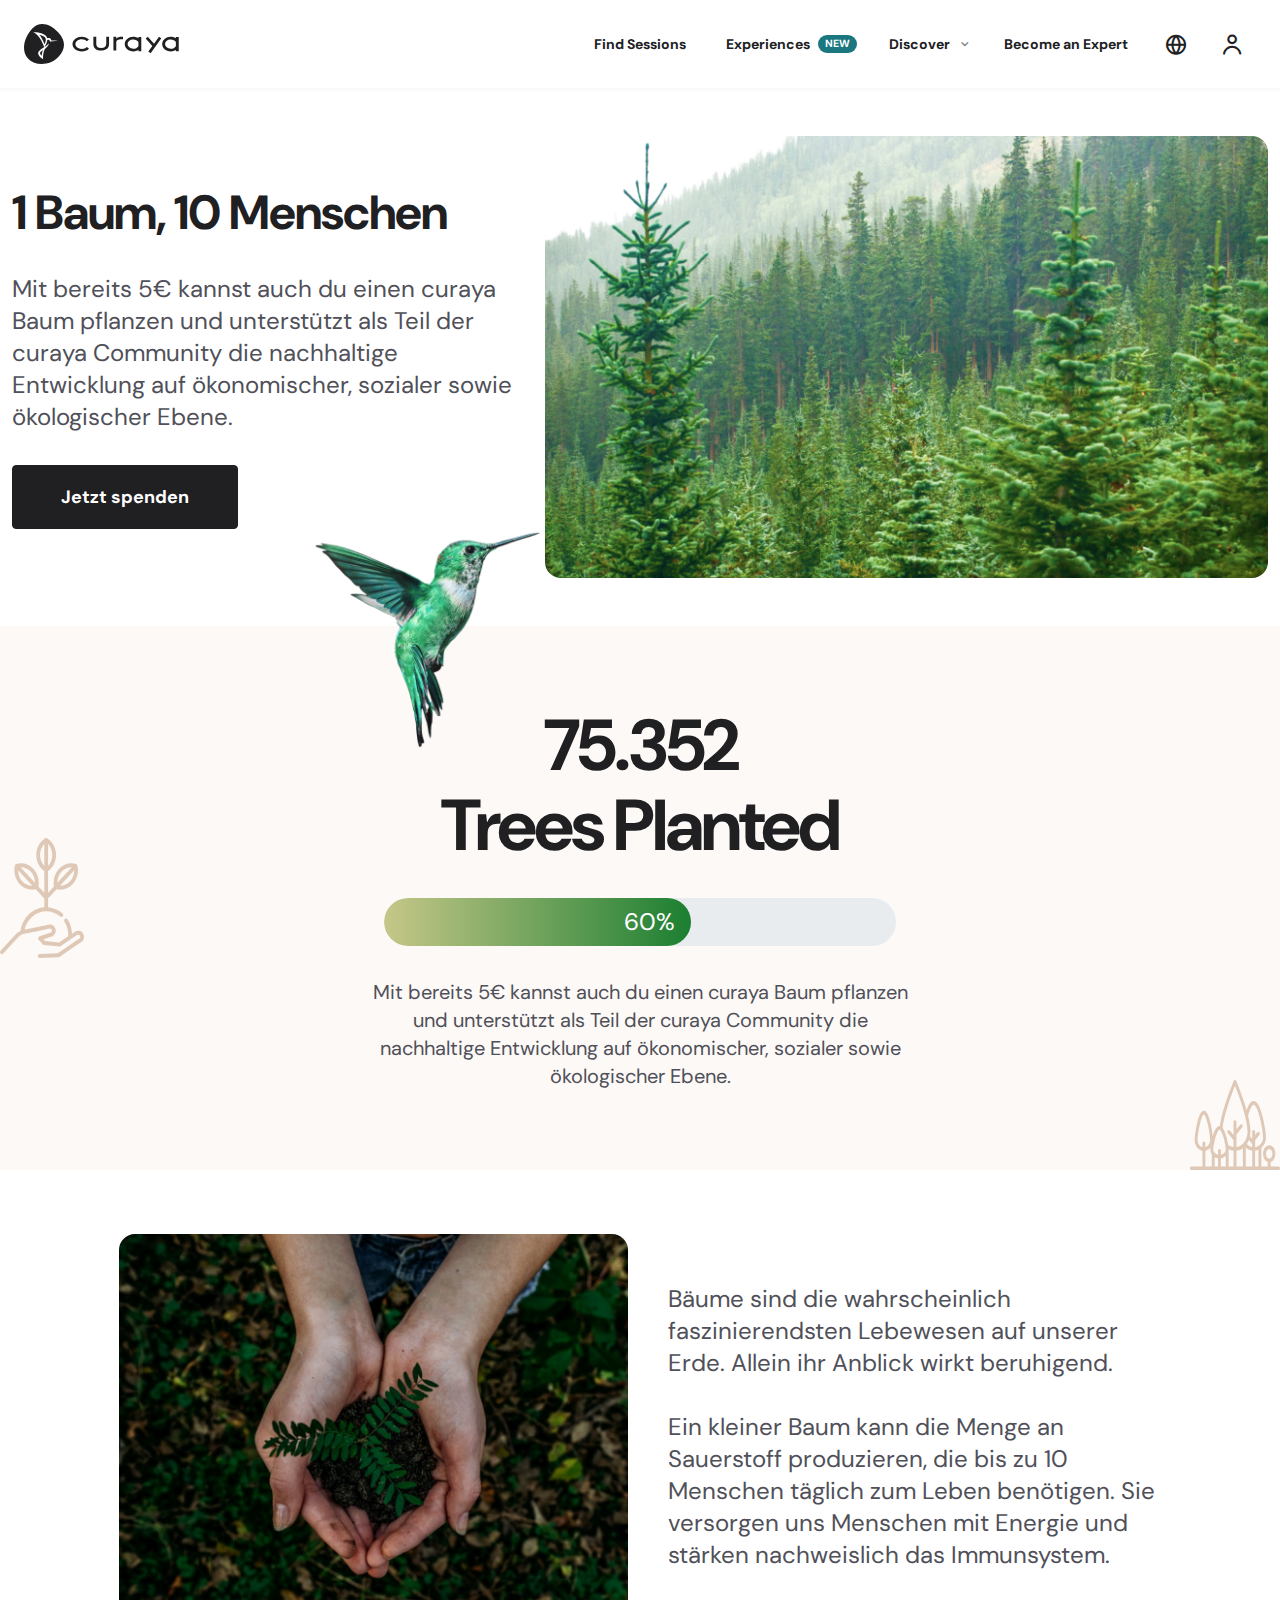
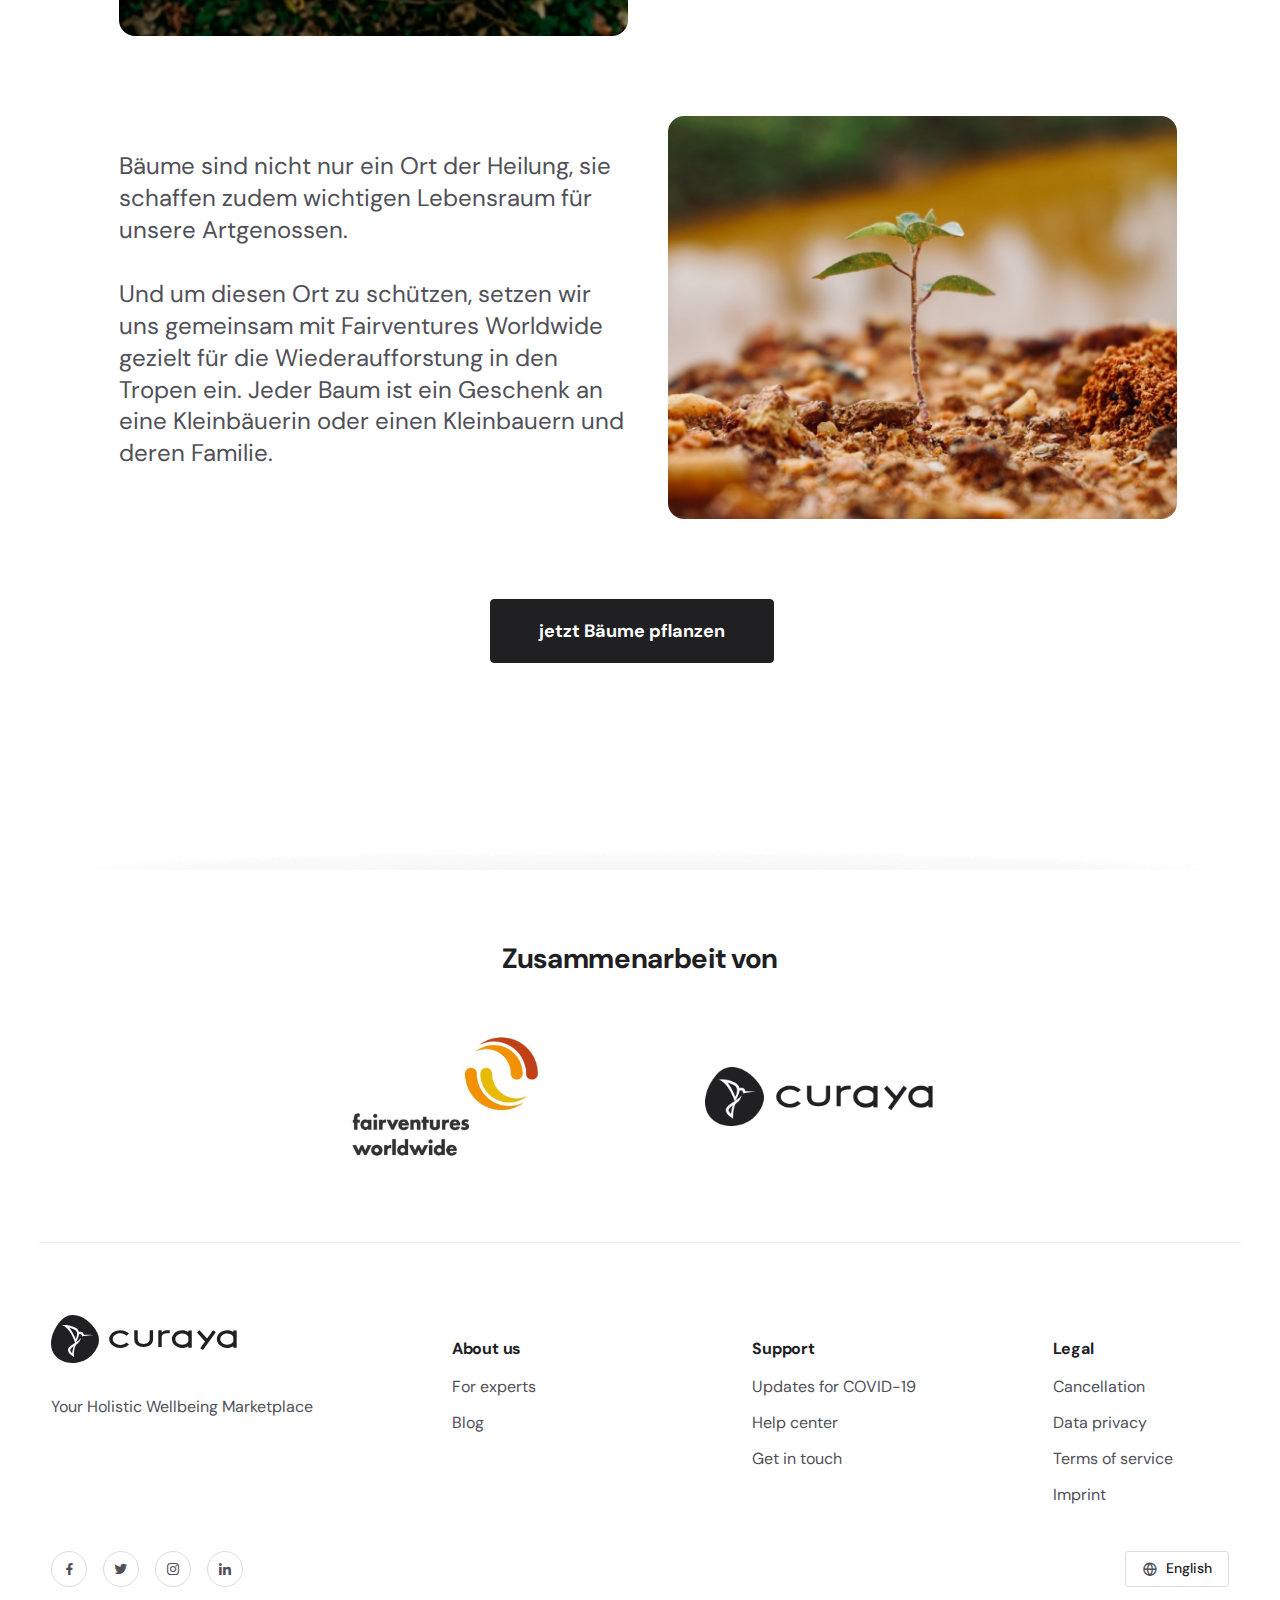
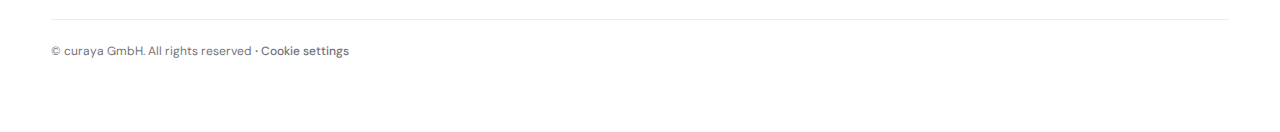
==== commit f7b66d4e: "hero content align items center" ====
--- a/index.html
+++ b/index.html
@@ -88,7 +88,7 @@
 
         <section class="section-hero">
           <div class="container container-xxl ">
-            <div class="row">
+            <div class="row align-items-center">
               <div class=" col-xl-5 col-lg-6 section-hero-content">
                 <h1 class="display-3">1 Baum, 10 Menschen</h1>
                 <p class="text-xl">Mit bereits 5€ kannst auch du einen curaya Baum pflanzen und unterstützt als Teil der
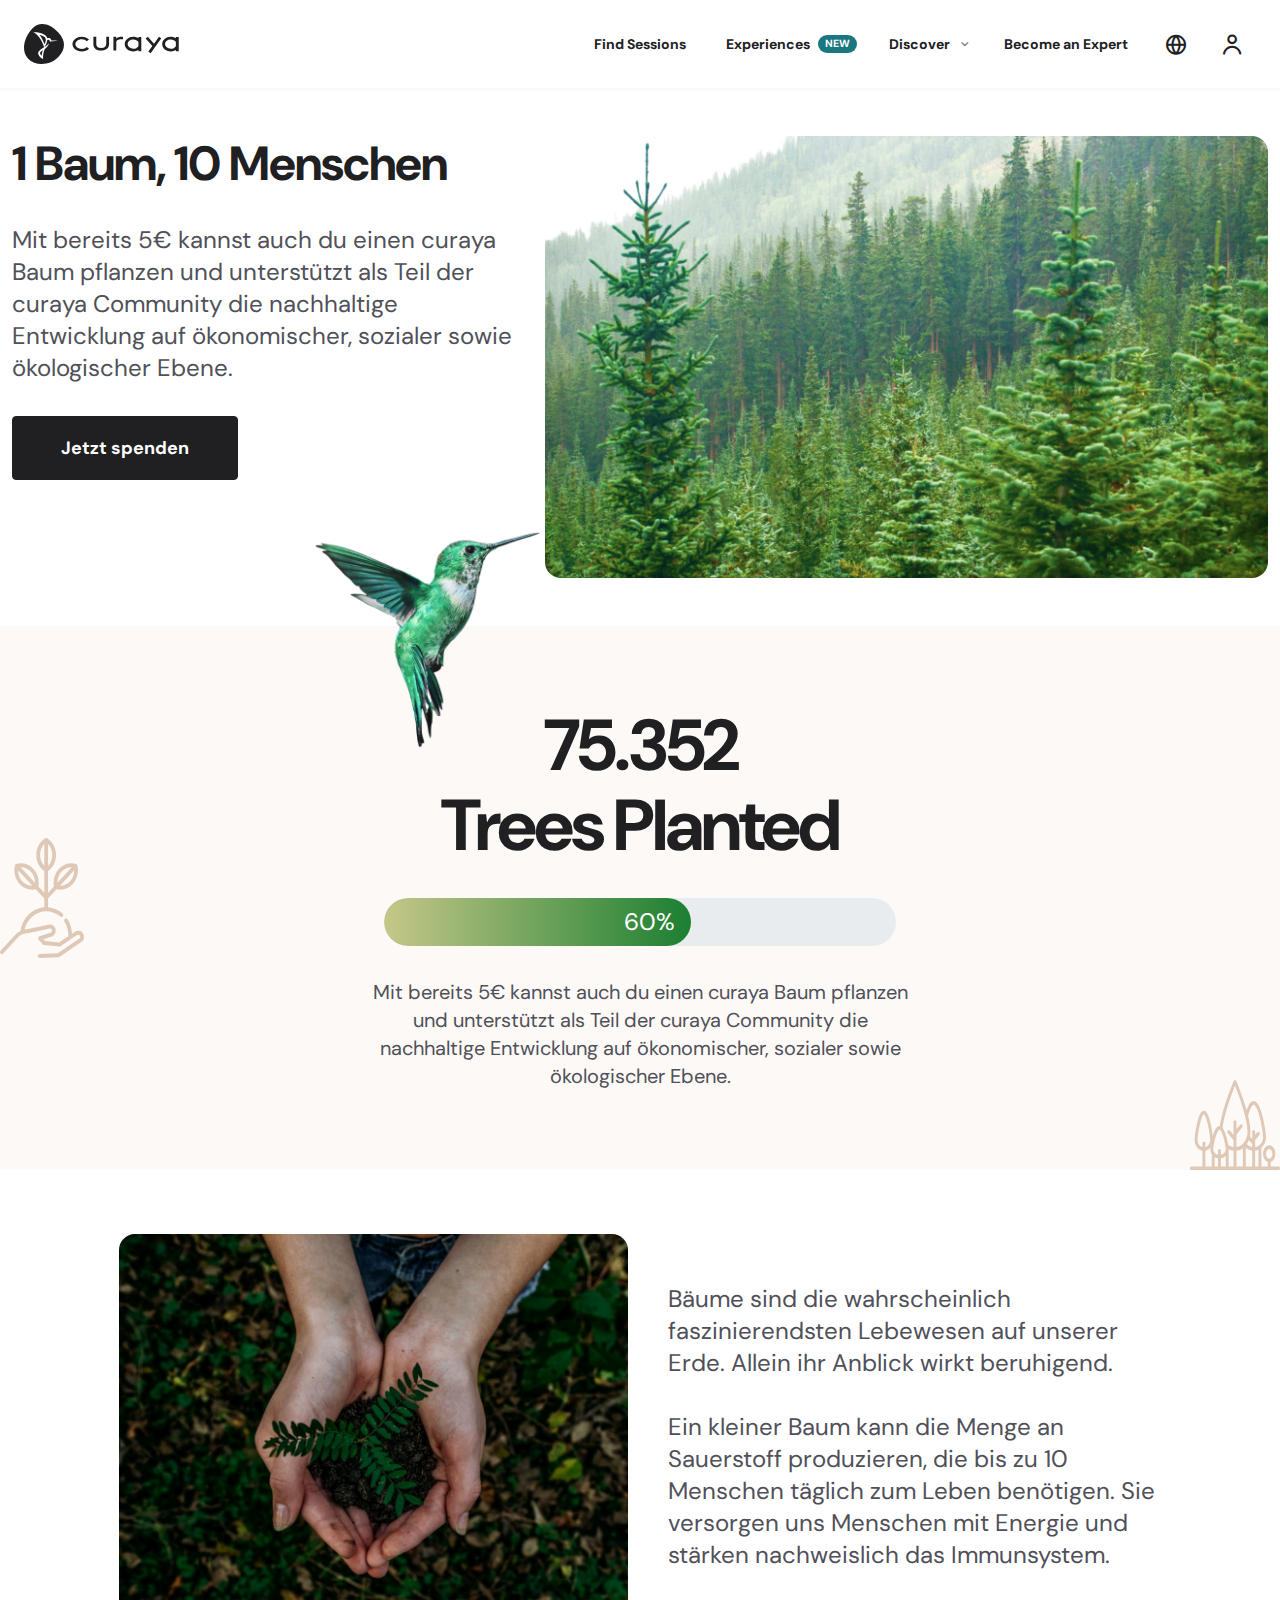
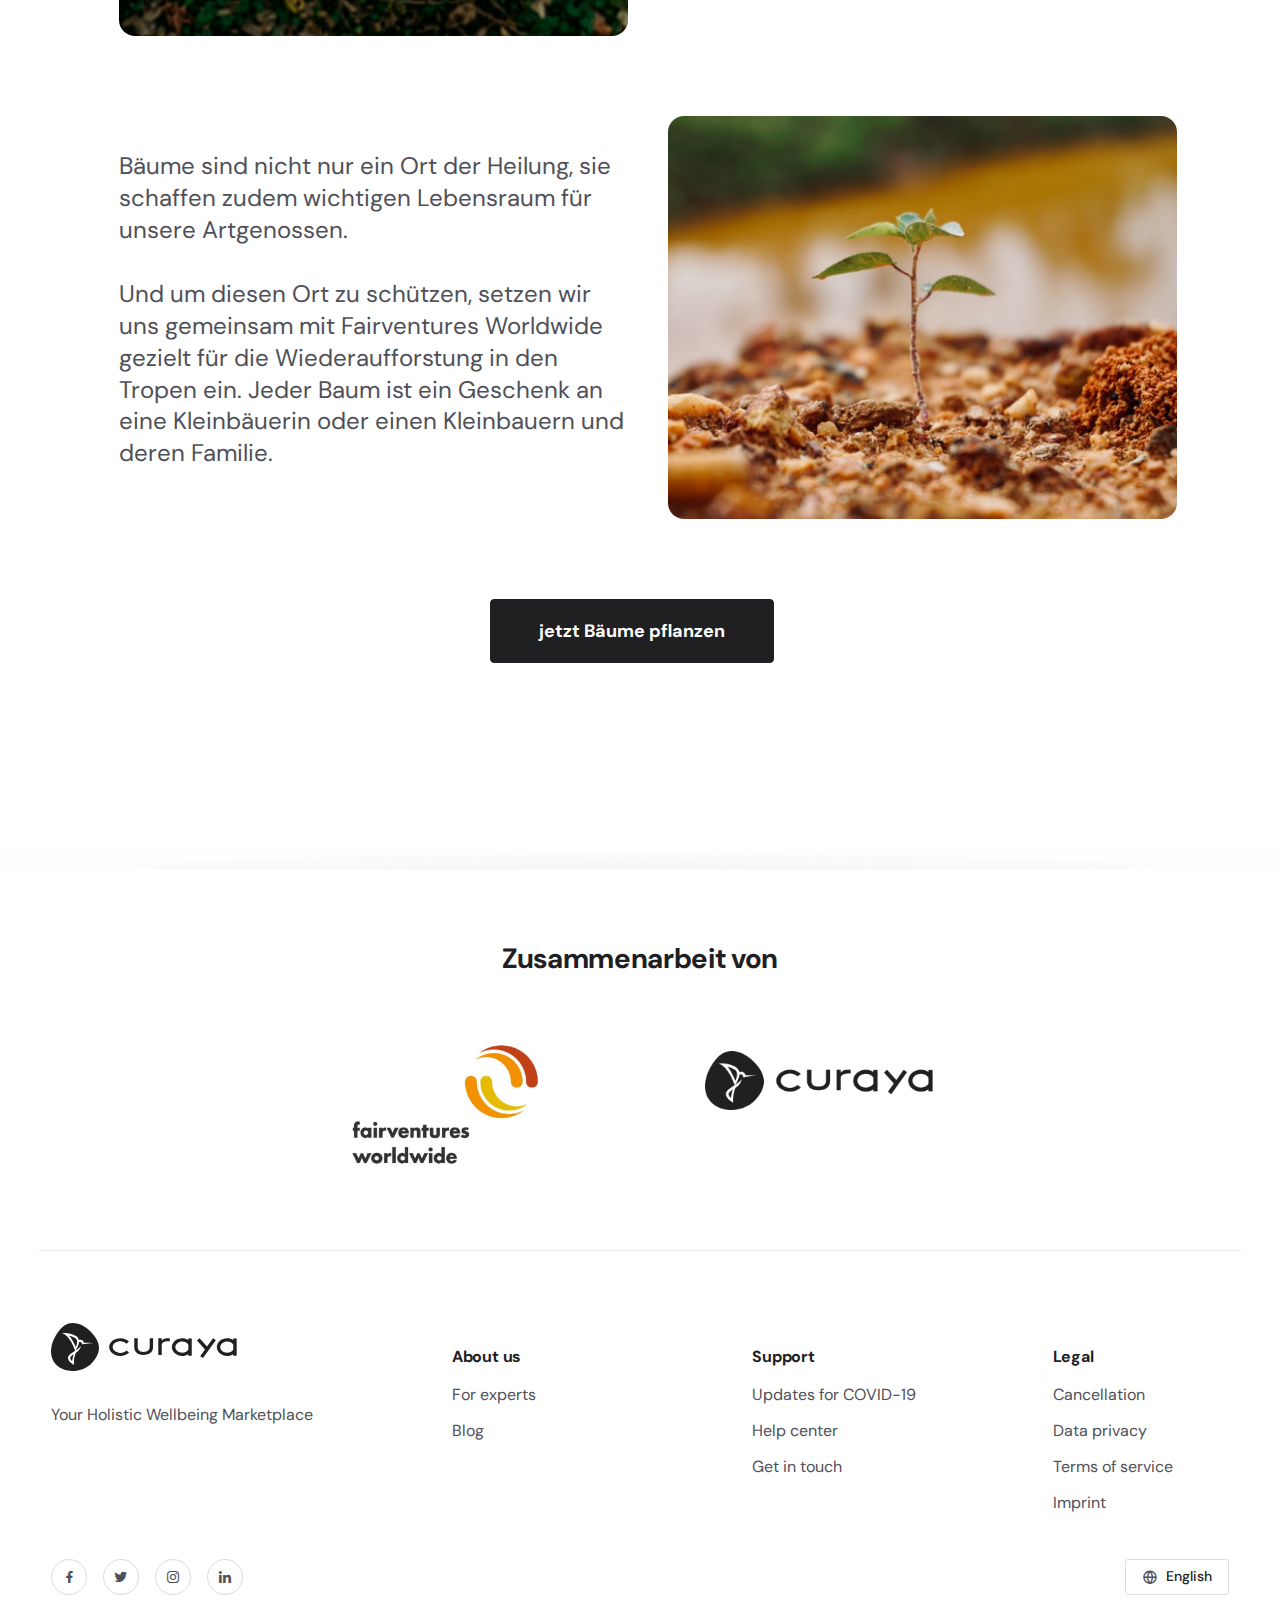
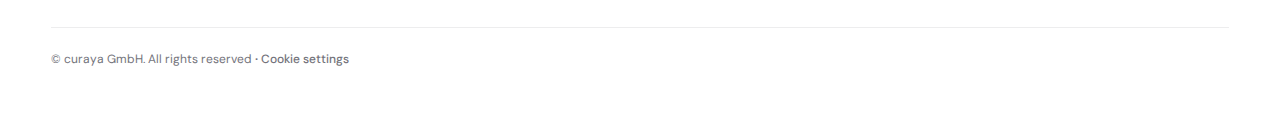
==== commit 7cab60e6: "error fixed" ====
--- a/index.html
+++ b/index.html
@@ -85,17 +85,17 @@
 
       <!-- BEGIN: MAIN CONTENT -->
       <main class="donation-content">
-
+        
         <section class="section-hero">
           <div class="container container-xxl ">
-            <div class="row align-items-center">
-              <div class=" col-xl-5 col-lg-6 section-hero-content">
+            <div class="row">
+              <div class=" col-xl-5 col-lg-6 section-hero-content col-sm-7">
                 <h1 class="display-3">1 Baum, 10 Menschen</h1>
                 <p class="text-xl">Mit bereits 5€ kannst auch du einen curaya Baum pflanzen und unterstützt als Teil der
                   curaya Community die nachhaltige Entwicklung auf ökonomischer, sozialer sowie ökologischer Ebene.</p>
                 <span><a href="#" class="btn btn-dark btn-xl btn-hover-y">Jetzt spenden</a></span>
                 </div>
-              <div class="col-xl-7 col-lg-6  hero-image-container">             
+              <div class="col-xl-7 col-lg-6 col-sm-7 hero-image-container">             
                 <figure>
                   <img class="d-none d-lg-block" src="./images/donation_hero_image.jpg" srcset="./images/donation_hero_image@2x.jpg" alt="pine forest" 
                   style="max-width: 100%;border-radius:1rem;">
@@ -171,9 +171,9 @@
         </div>
         <section class="section-sponsors">
           <div class="container">
-            <h2 class="text-center mb-5">Zusammenarbeit von</h2>
-            <div class="row">
-              <div class="col-6 offset-lg-2 col-lg-4 d-flex justify-content-center align-items-center">
+            <h2 class="text-center">Zusammenarbeit von</h2>
+            <div class="row">
+              <div class="col-6 offset-lg-2 col-lg-4 d-flex justify-content-center align-items-center mt-5">
                 <img src="./images/fairventures.png" srcset="./images/fairventures@2x.png" alt="fairventures logo">
               </div>
               <div class="col-6 col-lg-4 d-flex justify-content-center align-items-center">
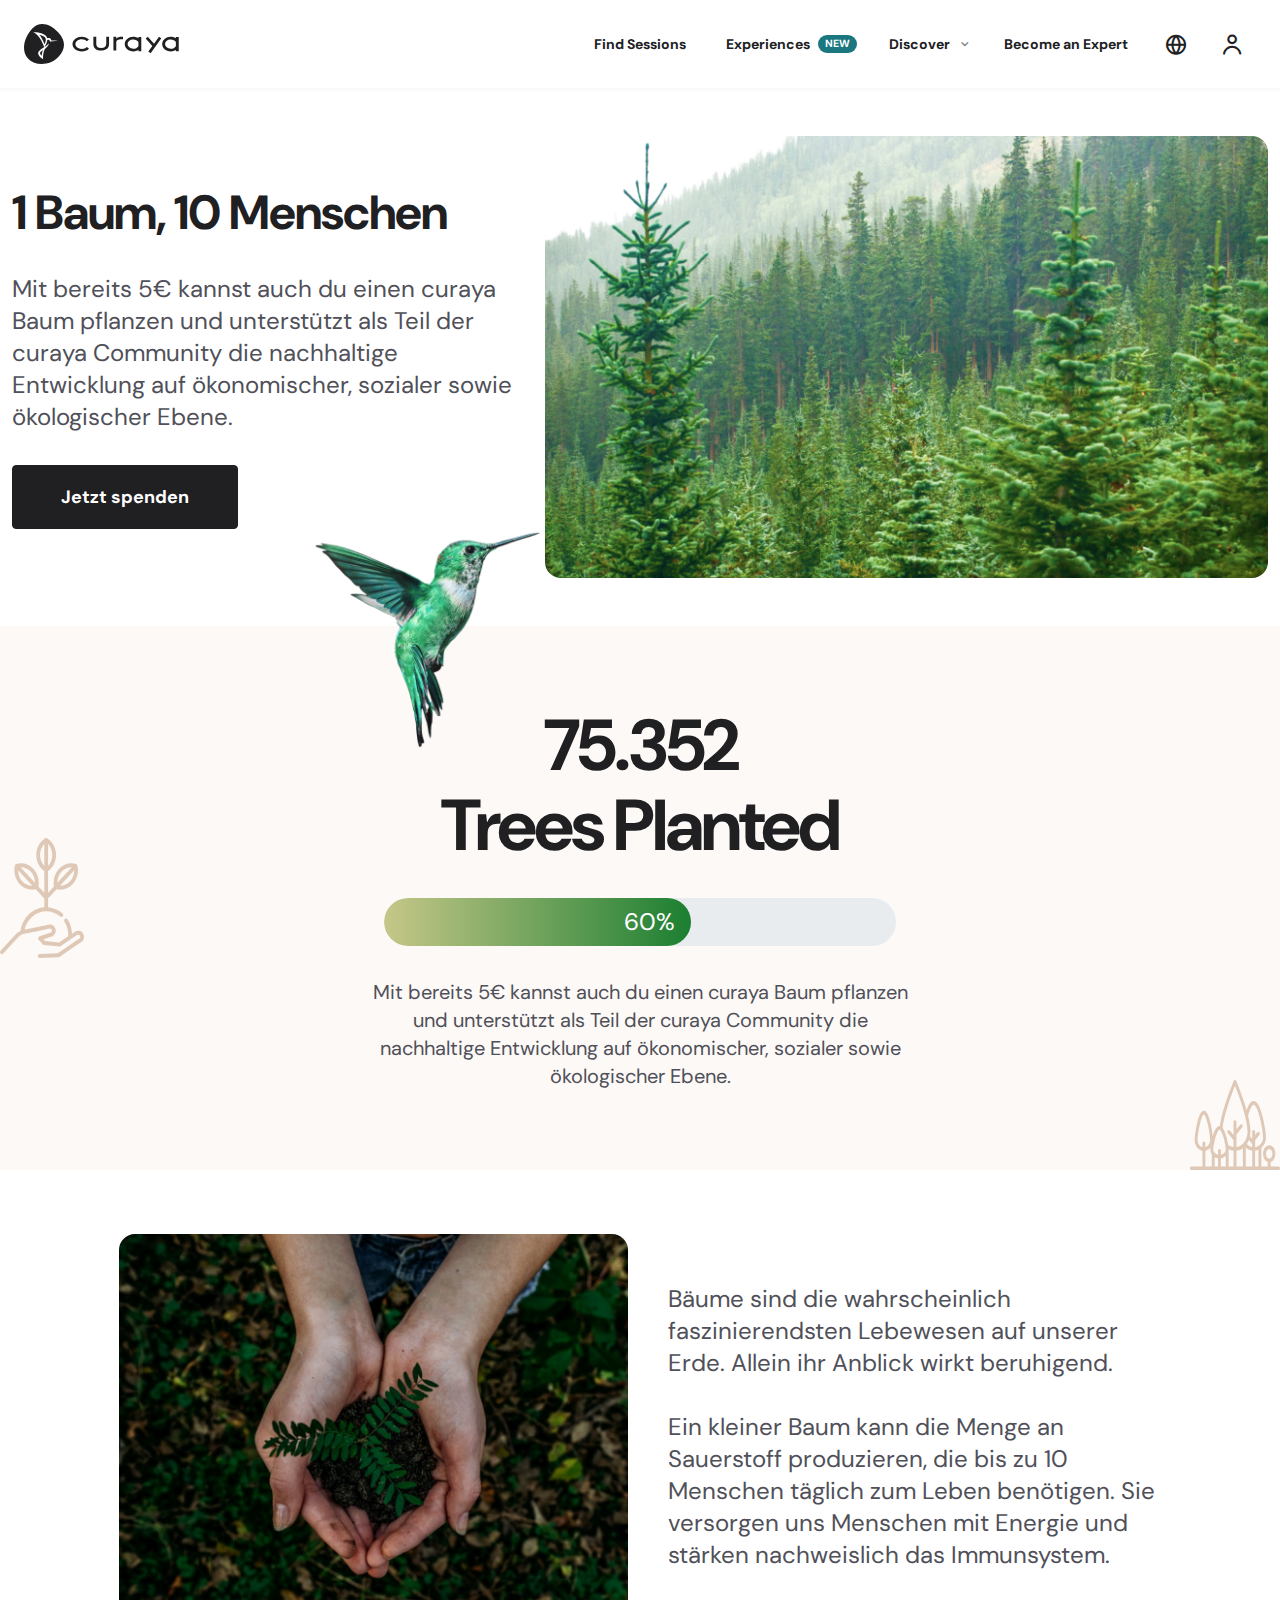
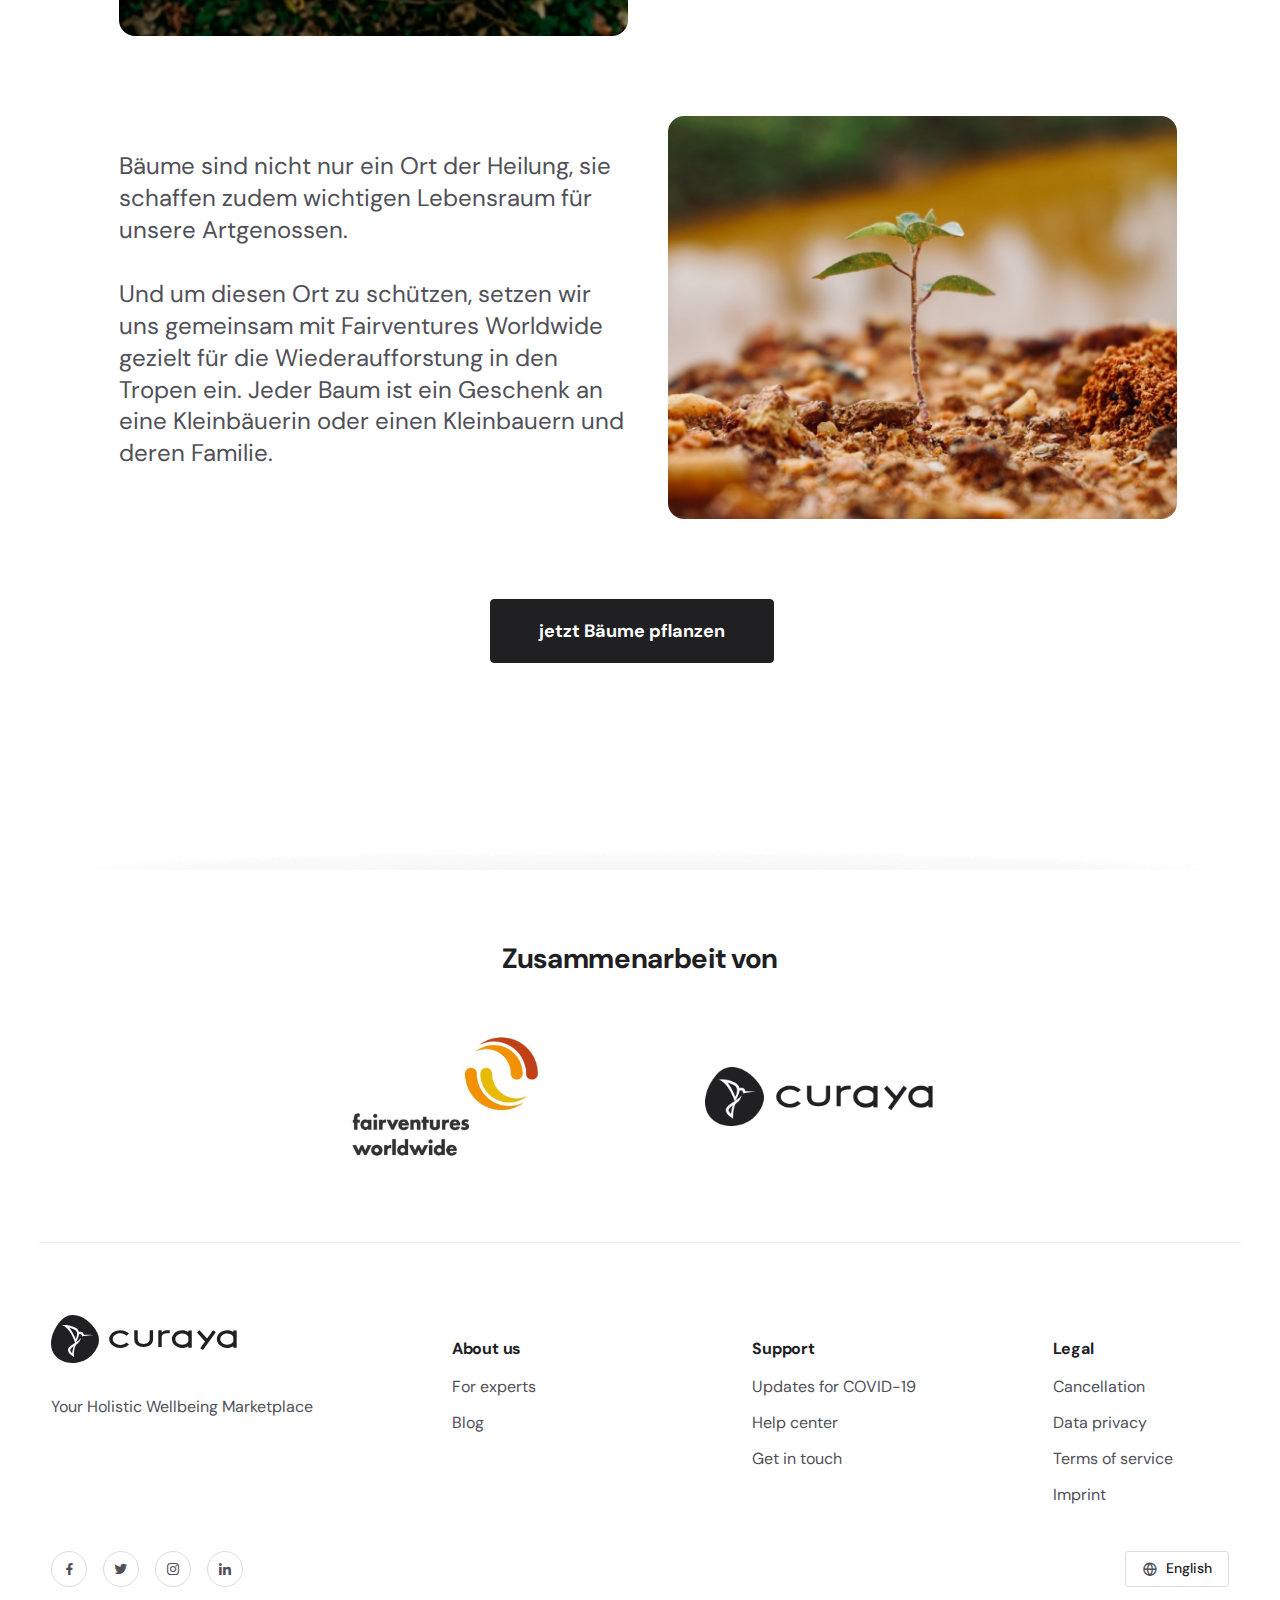
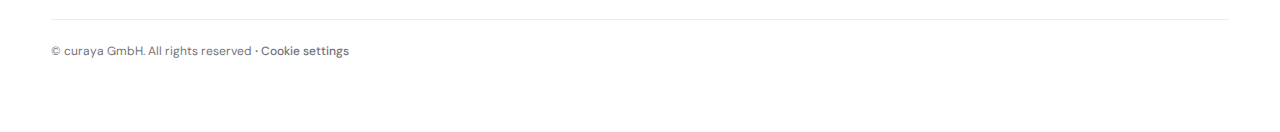
==== commit 0b1c0faf: "Merge branch 'main' of https://github.com/esraeryigit/donation into main" ====
--- a/index.html
+++ b/index.html
@@ -88,14 +88,14 @@
         
         <section class="section-hero">
           <div class="container container-xxl ">
-            <div class="row">
-              <div class=" col-xl-5 col-lg-6 section-hero-content col-sm-7">
+            <div class="row align-items-center">
+              <div class=" col-xl-5 col-lg-6 section-hero-content">
                 <h1 class="display-3">1 Baum, 10 Menschen</h1>
                 <p class="text-xl">Mit bereits 5€ kannst auch du einen curaya Baum pflanzen und unterstützt als Teil der
                   curaya Community die nachhaltige Entwicklung auf ökonomischer, sozialer sowie ökologischer Ebene.</p>
                 <span><a href="#" class="btn btn-dark btn-xl btn-hover-y">Jetzt spenden</a></span>
                 </div>
-              <div class="col-xl-7 col-lg-6 col-sm-7 hero-image-container">             
+              <div class="col-xl-7 col-lg-6  hero-image-container">             
                 <figure>
                   <img class="d-none d-lg-block" src="./images/donation_hero_image.jpg" srcset="./images/donation_hero_image@2x.jpg" alt="pine forest" 
                   style="max-width: 100%;border-radius:1rem;">
@@ -171,9 +171,9 @@
         </div>
         <section class="section-sponsors">
           <div class="container">
-            <h2 class="text-center">Zusammenarbeit von</h2>
-            <div class="row">
-              <div class="col-6 offset-lg-2 col-lg-4 d-flex justify-content-center align-items-center mt-5">
+            <h2 class="text-center mb-5">Zusammenarbeit von</h2>
+            <div class="row">
+              <div class="col-6 offset-lg-2 col-lg-4 d-flex justify-content-center align-items-center">
                 <img src="./images/fairventures.png" srcset="./images/fairventures@2x.png" alt="fairventures logo">
               </div>
               <div class="col-6 col-lg-4 d-flex justify-content-center align-items-center">
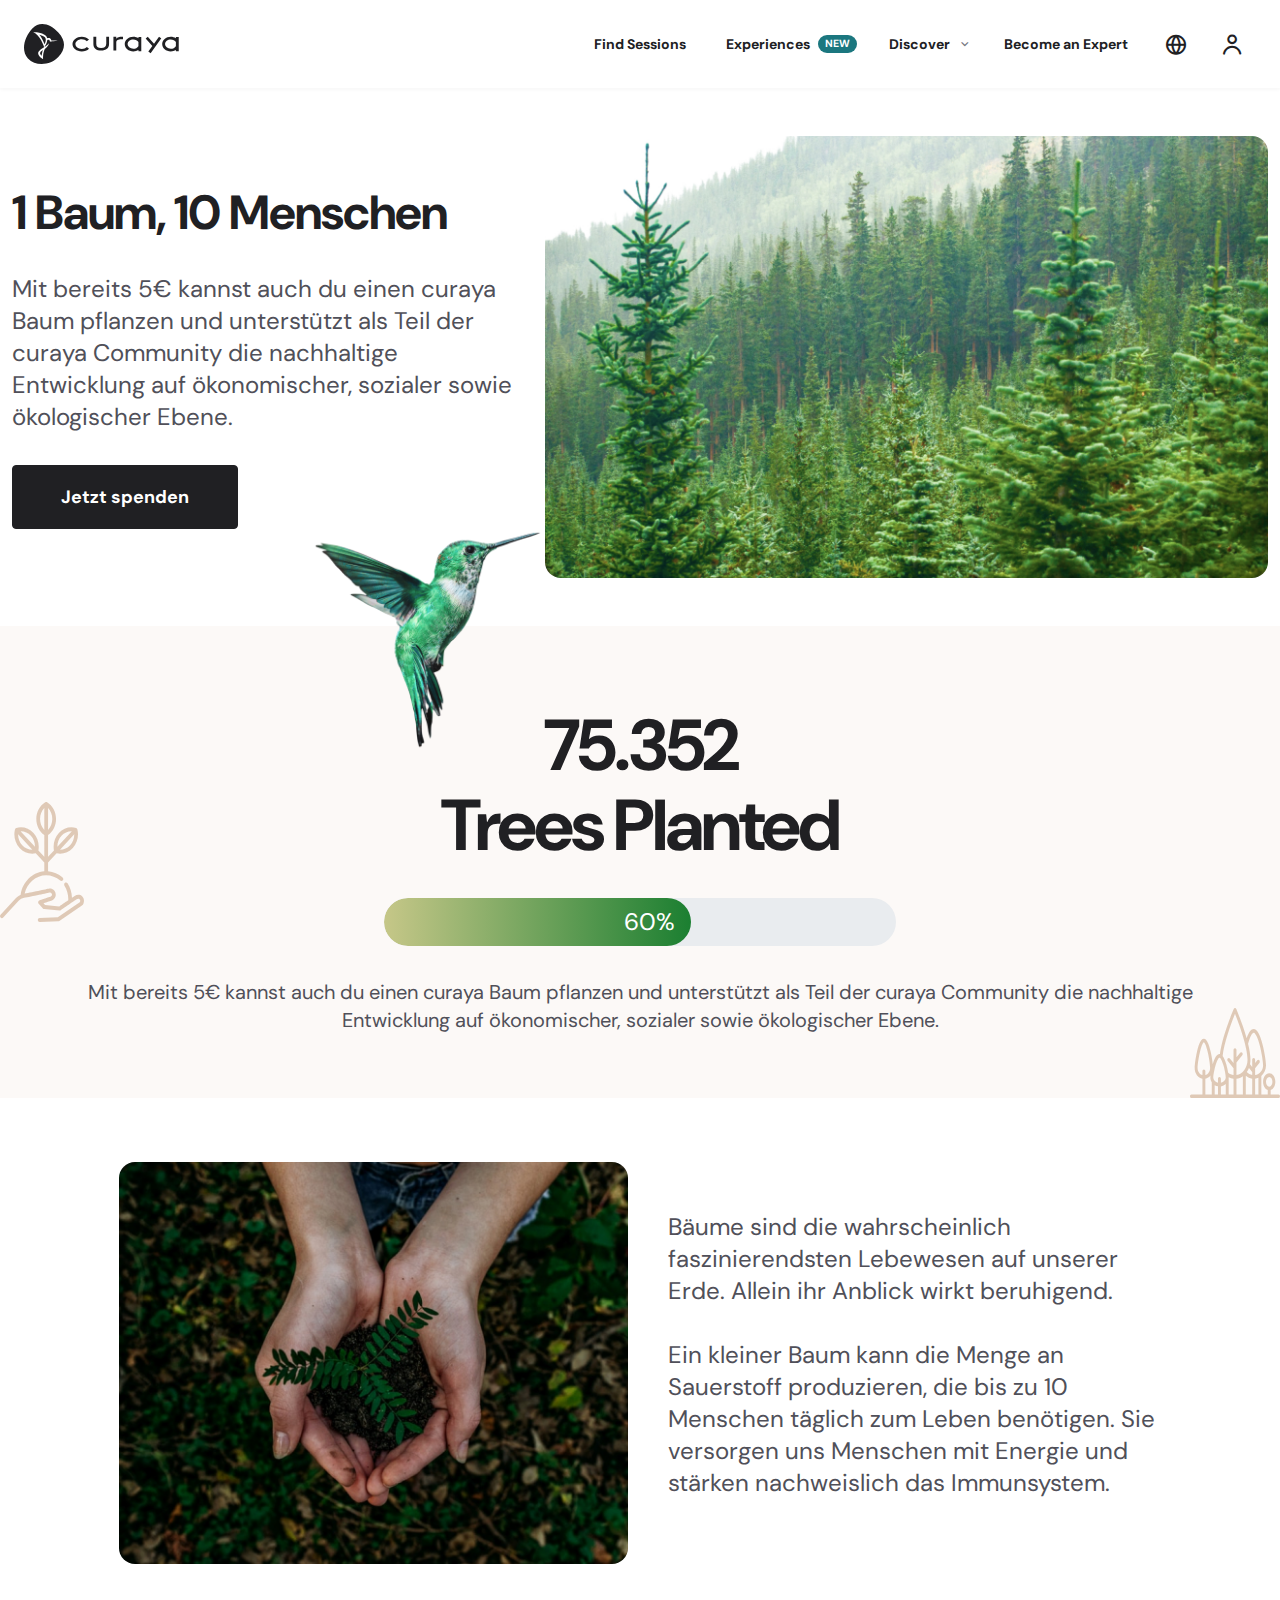
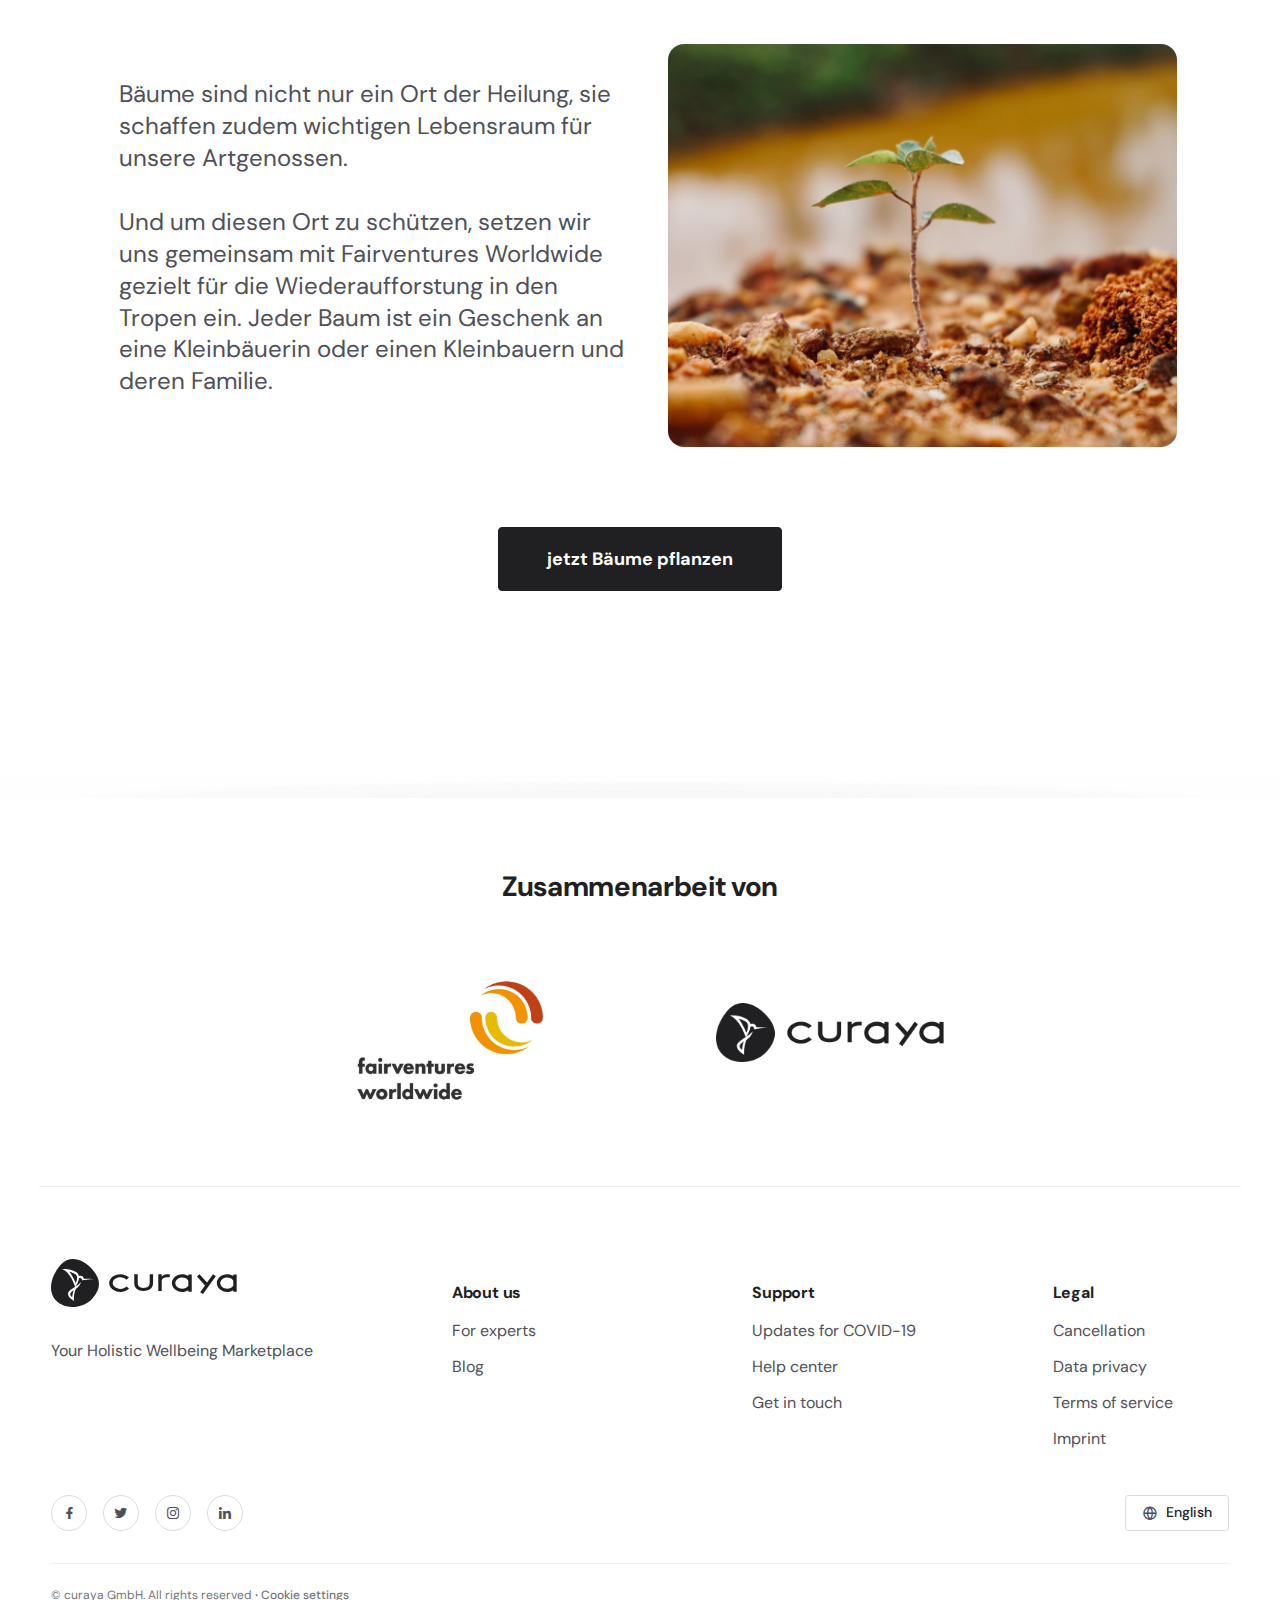
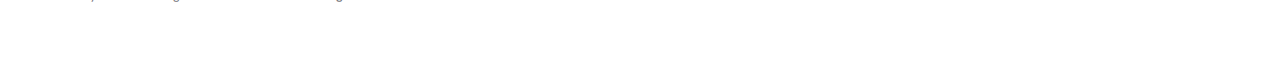
==== commit 0de31914: "css code layout changed" ====
--- a/index.html
+++ b/index.html
@@ -85,7 +85,7 @@
 
       <!-- BEGIN: MAIN CONTENT -->
       <main class="donation-content">
-        
+
         <section class="section-hero">
           <div class="container container-xxl ">
             <div class="row align-items-center">
@@ -100,7 +100,7 @@
                   <img class="d-none d-lg-block" src="./images/donation_hero_image.jpg" srcset="./images/donation_hero_image@2x.jpg" alt="pine forest" 
                   style="max-width: 100%;border-radius:1rem;">
                 
-                  <img src="./images/humming_bird.png" srcset="./images/humming_bird@2x.png" alt="bird">
+                  <img class="section-hero-bird" src="./images/humming_bird.png" srcset="./images/humming_bird@2x.png" alt="bird">
                 </figure>                
               </div>
             </div>
@@ -108,7 +108,7 @@
         </section>
         <section class="section-progress">
           <div class="container container-xxl">
-            <div class="section-progress-content">
+            <div class="section-progress-content text-center">
               <h3 class="display-1">75.352<br>
                 Trees Planted</h3>
               <div class="progress">
@@ -123,18 +123,18 @@
               </div>      
             </div>
             <span class="position-absolute top-50 start-0 translate-middle-y d-none d-md-block">
-              <img src="./images//decor-1.svg" alt="treelet">
+              <img src="./images/decor-1.svg" alt="treelet">
             </span>
             <span class="position-absolute bottom-0 end-0">
-              <img src="./images//decor-2.svg" alt="small forest">
+              <img src="./images/decor-2.svg" alt="small forest">
             </span>
           </div>
         </section>
         <section class="section-content">
           <div class="container container-xxl">
-            <div class="row">
-              <div class="offset-lg-1 col-lg-5 col-sm-6 section-content-image">
-                <img src="./images/donation_content_1.jpg" srcset="./images/donation_content_1@2x.jpg" alt="treelet">
+            <div class="row section-content-list">
+              <div class="offset-lg-1 col-lg-5 col-sm-6">
+                <img class="section-content-image" src="./images/donation_content_1.jpg" srcset="./images/donation_content_1@2x.jpg" alt="treelet">
               </div>
               <div class="col-lg-5 col-sm-5 section-content-definion">
                 <p class="text-xl">Bäume sind die wahrscheinlich faszinierendsten Lebewesen auf unserer Erde.
@@ -145,7 +145,7 @@
                 </p>
               </div>
             </div>
-            <div class="row">
+            <div class="row section-content-list">
               <div class="offset-lg-1 col-lg-5 col-sm-5 section-content-definion">
                 <p class="text-xl">Bäume sind nicht nur ein Ort der Heilung, sie schaffen zudem wichtigen Lebensraum für
                   unsere
@@ -155,13 +155,13 @@
                   Jeder Baum ist ein Geschenk an eine Kleinbäuerin oder einen Kleinbauern und deren Familie.
                 </p>
               </div>
-              <div class="col-lg-5 col-sm-6 section-content-image">
-                <img src="./images/donation_content_2.jpg" srcset="./images/donation_content_2@2x.jpg" alt="treelet">
+              <div class="col-lg-5 col-sm-6 ">
+                <img class="section-content-image" src="./images/donation_content_2.jpg" srcset="./images/donation_content_2@2x.jpg" alt="treelet">
               </div>
             </div>
             <div class="row">
-              <div class="col">
-                <a href="#" class="btn btn-dark btn-xl btn-hover-y">jetzt Bäume pflanzen</a>
+              <div class="col section-content-buttom">
+                <a  href="#" class="btn btn-dark btn-xl btn-hover-y">jetzt Bäume pflanzen</a>
               </div>
             </div>
           </div>
@@ -174,10 +174,10 @@
             <h2 class="text-center mb-5">Zusammenarbeit von</h2>
             <div class="row">
               <div class="col-6 offset-lg-2 col-lg-4 d-flex justify-content-center align-items-center">
-                <img src="./images/fairventures.png" srcset="./images/fairventures@2x.png" alt="fairventures logo">
+                <img class="section-sponsors-logo mt-3" src="./images/fairventures.png" srcset="./images/fairventures@2x.png" alt="fairventures logo">
               </div>
               <div class="col-6 col-lg-4 d-flex justify-content-center align-items-center">
-                <img src="./images/curaya.png" srcset="./images/curaya@2x.png" alt="curaya logo">
+                <img class="section-sponsors-logo" src="./images/curaya.png" srcset="./images/curaya@2x.png" alt="curaya logo">
               </div>
             </div>
           </div>
--- a/styles/donation.css
+++ b/styles/donation.css
@@ -1,123 +1,9 @@
-.donation-content .section-hero>.container {
+/* Section Hero */
+.donation-content .section-hero> .container {
     padding-top: 3rem;
     padding-bottom: 3rem;
 }
-.section-hero-content>h1, .section-hero-content>p {
-    margin-bottom: 2rem;
-}
-.hero-image-container> figure{
-    margin:0;
-    position:relative;
-}
-
-/* Hero Bird */
-.hero-image-container figure img:last-child{
-    position:absolute;
-    width: 16rem;
-    bottom:-11rem;
-    left:-15rem;
-    max-width: 260px;
-}
-@media (max-width:991.98px) {
-    .hero-image-container figure img:last-child{
-        bottom: -14rem;
-        left: -2rem;
-    }
-}
-@media(max-width: 767.98px) {
-    .hero-image-container figure img:last-child{}
-}
-@media(max-width: 575.98px){ 
-    .hero-image-container figure img:last-child{}
-}
-@media only screen and (max-width:480px) {
-    .hero-image-container figure img:last-child{
-        bottom: -10rem;
-        max-width: 172px;
-    }
-}
-
-
-
-.section-progress {
-    background-color: rgb(252, 249, 247);
-}
-.section-progress>.container {
-    padding: 3rem 5rem 3rem 5rem;
-    position: relative;
-}
-.section-progress .section-progress-content {
-    text-align: center;
-}
-.section-progress .section-progress-content>h3 {
-    margin-top: 2rem;
-    margin-bottom: 2rem;
-}
-.section-progress-content .progress, .section-progress-content p{
-    margin-bottom: 2rem;
-}
-.progress {
-    max-width: 32rem;
-    width:100%;
-    height: 3rem;
-    border-radius: 5rem;
-    margin-left: auto;
-    margin-right: auto;
-}
-.progress .progress-bar {
-    border-radius: 5rem;
-    background: linear-gradient(90deg, rgb(198, 199, 136) 0%, rgb(27, 127, 49) 100%);
-}
-.progress-percantage {
-    position: relative;
-    text-align: end;
-    padding-right: 1rem;
-}
-.section-progress-content p{
-    max-width: 34rem;
-    margin-left: auto;
-    margin-right: auto;
-}
-.section-content>.container {
-    padding-top: 4rem;
-    padding-bottom: 2rem;
-}
-.section-content> .container .row:first-child,.section-content> .container .row:nth-child(2){
-    margin-bottom: 5rem;
-}
-.section-content .container img {
-    max-width: 100%;
-    border-radius: 1rem;
-}
-.section-content .container>.row div:first-child{
-    margin-right: 1rem;
-}
-.section-content .container:nth-child(2)>div{
-    margin-right: 1rem;
-}
-.section-content .container .row:last-child {
-    text-align: center;
-    margin-bottom: 5rem;
-}
-.section-content-definion{
-    margin-top: auto;
-    margin-bottom: auto;
-}
-.section-sponsors .row{
-    padding-right: 1rem;
-}
-.section-sponsors .container img{
-    max-width: 260px;
-    width: 100%;
-    padding: 0 1rem;
-    display: inline-block;
-}
-@media (max-width:1024px) {
-    .section-content-definion .text-xl{
-        font-size: 1.25rem;
-    }
-}
-@media (max-width:991.98px) {
+@media (max-width:991px) {
     .section-hero{
         position:relative;      
         background-image: 
@@ -132,87 +18,185 @@
     .section-hero > .container{    
         text-align: center;
         color: rgb(255, 255, 255);
-    }
+        padding-bottom: 2rem;
+    }
+}  
+@media(max-width: 575px){ 
+    .section-hero{
+        padding-top: 3rem;
+    }
+} 
+.section-hero-content> h1{
+    margin-bottom: 2rem;
+}
+.section-hero-content> p {
+    margin-bottom: 2rem;
+}
+@media (max-width:991px) {
     .section-hero-content {
         position: relative;
         margin: 0 auto;
     }
-    .section-hero-content>h1 {
+    .section-hero-content> h1 {
         margin-bottom: 1rem;
         color:rgb(255, 255, 255);
         text-shadow: 1px 1px rgb(0 0 0 / 30%)
     }
-    .section-hero-content>p{
+    .section-hero-content> p{
         text-shadow: 1px 1px rgb(0 0 0 / 30%);
     } 
-    .section-hero> .container{
-        padding-bottom: 2rem;
-    }
-    
-    .section-content>.container .row {
+}   
+.hero-image-container> figure{
+    margin:0;
+    position:relative;
+}
+.hero-image-container> figure .section-hero-bird{
+    position:absolute;
+    width: 16rem;
+    bottom:-11rem;
+    left:-15rem;
+    max-width: 260px;
+}
+@media (max-width:991px) {
+    .hero-image-container> figure .section-hero-bird{
+        bottom: -14rem;
+        left: -2rem;
+    }
+}
+@media only screen and (max-width:480px) {
+    .hero-image-container> figure .section-hero-bird{
+        bottom: -10rem;
+        max-width: 172px;
+    }
+}
+/* Section Progress */
+.section-progress {
+    background-color: rgb(252, 249, 247);
+}
+.section-progress> .container {
+    padding: 3rem 5rem 3rem 5rem;
+    position: relative;
+}
+@media(max-width: 575px){ 
+    .section-progress> .container {
+        padding-left: 2rem;
+        padding-right: 2rem;
+    }
+} 
+@media only screen and (max-width:480px) {
+    .section-progress> .container {
+        padding-top: 2rem;
+    }  
+}
+.section-progress-content> h3 {
+    margin-top: 2rem;
+    margin-bottom: 2rem;
+}
+.section-progress-content .progress{
+    margin-bottom: 2rem;
+}
+.progress {
+    max-width: 32rem;
+    width:100%;
+    height: 3rem;
+    border-radius: 5rem;
+    margin-left: auto;
+    margin-right: auto;
+}
+.progress .progress-bar {
+    border-radius: 5rem;
+    background: linear-gradient(90deg, rgb(198, 199, 136) 0%, rgb(27, 127, 49) 100%);
+}
+.progress-percantage {
+    position: relative;
+    text-align: end;
+    padding-right: 1rem;
+}
+.section-progress-content> p{
+    max-width: 34rem;
+    margin-left: auto;
+    margin-right: auto;
+    margin-bottom: 2rem;
+}
+@media (max-width:991px) {
+    .section-progress-content> p .text-lg{
+        font-size: 1.125rem;
+    }
+}
+@media only screen and (max-width:480px) {
+    .section-progress-content> p .text-lg{
+        font-size: 0.875rem;
+    }
+}
+/* Section Content */    
+.section-content> .container {
+    padding-top: 4rem;
+    padding-bottom: 2rem;
+}
+@media(max-width: 575px){
+    .section-content> .container{
+        padding-bottom: 1rem;
+    }
+}    
+@media (max-width:991px) {
+    .section-content> .container .row {
         justify-content: center;
     }
-    .section-progress .progress{
-        text-align: center;
-    }
-    .section-progress-content .text-lg{
-        font-size: 1.125rem;
-    }
-}
-@media(max-width: 767.98px) {
+}    
+.section-content> .container .section-content-list{
+    margin-bottom: 5rem;
+}
+.section-content> .container .section-content-list> div:first-child{
+    margin-right: 1rem;
+}
+@media(max-width: 575px){ 
+    .section-content> .container .section-content-list:nth-child(2) {
+        display: flex;
+        flex-direction: column-reverse;
+    }
+    .section-content .container .section-content-list div:first-child{
+        margin-right: 0;
+    }
+    .section-content> .container .section-content-list{
+        margin-bottom: 2rem;
+    }
+} 
+.section-content .section-content-image {
+    max-width: 100%;
+    border-radius: 1rem;
+}
+@media(max-width: 575px){ 
+    .section-content .section-content-image{
+        margin-bottom: 1rem;
+    }
+} 
+.section-content-definion{
+    margin-top: auto;
+    margin-bottom: auto;
+}
+@media (max-width:1024px) {
+    .section-content-definion .text-xl{
+        font-size: 1.25rem;
+    }
+}
+@media(max-width: 767px) {
     .section-content-definion .text-xl{
         font-size: 1rem;
     }
-}
-@media(max-width: 575.98px){ 
-    .section-hero{
-        padding-top: 3rem;
-    }
-    .section-content>.container div:nth-child(2) {
-        display: flex;
-        flex-direction: column-reverse;
-    }
-    .section-content>.container div img {
-        margin-bottom: 1rem;
-    }
-    .section-content .container>.row div:first-child{
-        margin-right:0;
-    }
-    .section-content .container:nth-child(2)>div{
-        margin-right:0;
-    }
-    
-    .section-progress>.container {
-        padding-left: 2rem;
-        padding-right: 2rem;
-    }
-    .section-content> .container{
-        padding-bottom: 1rem;
-    }
-    .section-content .container .row:last-child {
-        margin-bottom: 0rem;
-    }
-    .section-content> .container .row:first-child,.section-content> .container .row:nth-child(2){
-        margin-bottom: 2rem;
-    }
-    .section-sponsors .container>.row>div{
-        padding-left: 0;
-    }
-    .section-sponsors .container> .row>div{
-        padding-left: 3%;
-    }
-    .section-sponsors .container>.row div:last-child{
-        padding-right: .5%;
-    }
-}
-@media only screen and (max-width:480px) {
-    .donation-content .section-progress>.container {
-        padding-top: 2rem;
-    }
-    .section-progress-content .text-lg{
-        font-size: 0.875rem;
-    }
-    .section-sponsors .row div:last-child{
-        padding-top: 1%;
-    }
+}  
+/* buttom of section content  */
+.section-content .container .section-content-buttom{
+    text-align: center;
+    margin-bottom: 5rem;
+}
+@media (max-width: 575.98px){
+    .section-content .container .section-content-buttom{
+    margin-bottom: 0rem;
+}}
+/* Section Sponsors */
+.section-sponsors .section-sponsors-logo{
+    max-width: 260px;
+    width: 100%;
+    padding: 0 1rem;
+    display: inline-block;
 }